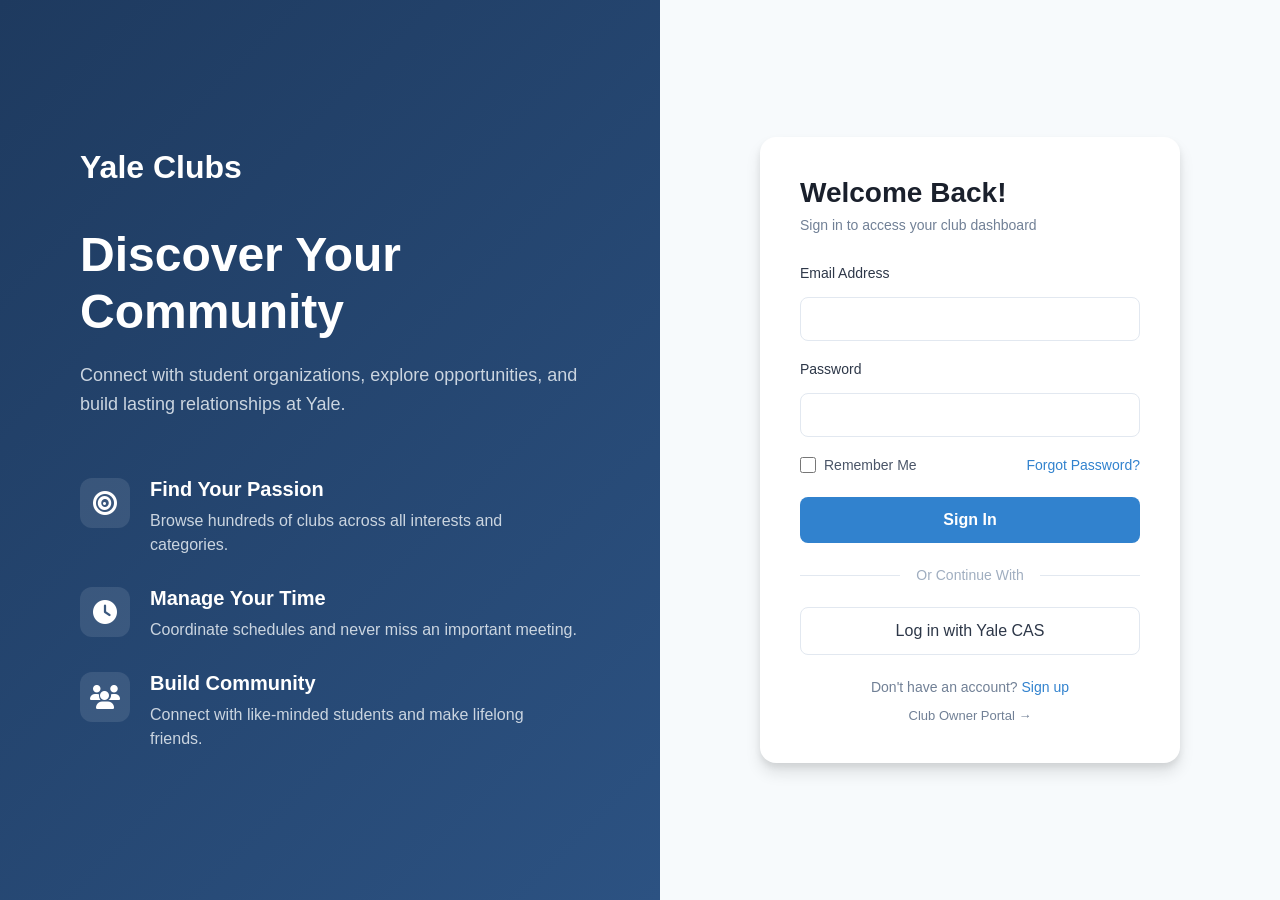
==== index.html @ 203484f3 "Initial commit: Yale Clubs web application" ====
<!DOCTYPE html>
<html lang="en">
<head>
    <meta charset="UTF-8">
    <meta name="viewport" content="width=device-width, initial-scale=1.0">
    <title>Yale Clubs - Sign In</title>
    <link rel="stylesheet" href="css/styles.css">
    <link rel="stylesheet" href="https://cdnjs.cloudflare.com/ajax/libs/font-awesome/6.4.0/css/all.min.css">
</head>
<body>
    <div class="container">
        <!-- Left Column - Promotional Content -->
        <div class="left-column">
            <div class="content-wrapper">
                <h1 class="logo">Yale Clubs</h1>
                <h2 class="headline">Discover Your Community</h2>
                <p class="description">
                    Connect with student organizations, explore opportunities, and build lasting relationships at Yale.
                </p>
                
                <div class="features">
                    <div class="feature">
                        <div class="feature-icon">
                            <i class="fas fa-bullseye"></i>
                        </div>
                        <div class="feature-content">
                            <h3>Find Your Passion</h3>
                            <p>Browse hundreds of clubs across all interests and categories.</p>
                        </div>
                    </div>
                    
                    <div class="feature">
                        <div class="feature-icon">
                            <i class="fas fa-clock"></i>
                        </div>
                        <div class="feature-content">
                            <h3>Manage Your Time</h3>
                            <p>Coordinate schedules and never miss an important meeting.</p>
                        </div>
                    </div>
                    
                    <div class="feature">
                        <div class="feature-icon">
                            <i class="fas fa-users"></i>
                        </div>
                        <div class="feature-content">
                            <h3>Build Community</h3>
                            <p>Connect with like-minded students and make lifelong friends.</p>
                        </div>
                    </div>
                </div>
            </div>
        </div>
        
        <!-- Right Column - Login Form -->
        <div class="right-column">
            <div class="login-card">
                <h2 class="card-title">Welcome Back!</h2>
                <p class="card-subtitle">Sign in to access your club dashboard</p>
                
                <form class="login-form">
                    <div class="form-group">
                        <label for="email">Email Address</label>
                        <input type="email" id="email" name="email" required>
                    </div>
                    
                    <div class="form-group">
                        <label for="password">Password</label>
                        <input type="password" id="password" name="password" required>
                    </div>
                    
                    <div class="form-options">
                        <label class="checkbox-label">
                            <input type="checkbox" name="remember">
                            <span>Remember Me</span>
                        </label>
                        <a href="#" class="forgot-password">Forgot Password?</a>
                    </div>
                    
                    <button type="submit" class="btn-primary">Sign In</button>
                </form>
                
                <div class="divider">
                    <span>Or Continue With</span>
                </div>
                
                <button type="button" class="btn-cas">
                    Log in with Yale CAS
                </button>
                <script>
                    document.querySelector('.login-form').addEventListener('submit', function(e) {
                        e.preventDefault();
                        window.location.href = '/pages/student/dashboard.html';
                    });
                    
                    document.querySelector('.btn-cas').addEventListener('click', function(e) {
                        e.preventDefault();
                        window.location.href = '/pages/student/dashboard.html';
                    });
                </script>
                <p class="signup-link">
                    Don't have an account? <a href="#">Sign up</a>
                </p>
                <p class="signup-link" style="margin-top: 12px;">
                    <a href="/pages/club/club-portal.html" style="color: #718096; font-size: 13px;">Club Owner Portal →</a>
                </p>
            </div>
        </div>
    </div>
</body>
</html>
---- css/styles.css ----
* {
    margin: 0;
    padding: 0;
    box-sizing: border-box;
}

body {
    font-family: -apple-system, BlinkMacSystemFont, 'Segoe UI', Roboto, 'Helvetica Neue', Arial, sans-serif;
    height: 100vh;
    overflow: hidden;
}

.container {
    display: flex;
    height: 100vh;
}

/* Left Column Styles */
.left-column {
    flex: 1;
    background: linear-gradient(135deg, #1e3a5f 0%, #2c5282 100%);
    color: white;
    display: flex;
    align-items: center;
    justify-content: center;
    padding: 60px;
}

.content-wrapper {
    max-width: 500px;
}

.logo {
    font-size: 32px;
    font-weight: 700;
    margin-bottom: 40px;
    color: white;
}

.headline {
    font-size: 48px;
    font-weight: 700;
    margin-bottom: 20px;
    line-height: 1.2;
    color: white;
}

.description {
    font-size: 18px;
    line-height: 1.6;
    color: #cbd5e0;
    margin-bottom: 60px;
}

.features {
    display: flex;
    flex-direction: column;
    gap: 30px;
}

.feature {
    display: flex;
    align-items: flex-start;
    gap: 20px;
}

.feature-icon {
    width: 50px;
    height: 50px;
    display: flex;
    align-items: center;
    justify-content: center;
    background: rgba(255, 255, 255, 0.1);
    border-radius: 12px;
    flex-shrink: 0;
}

.feature-icon i {
    font-size: 24px;
    color: white;
}

.feature-content h3 {
    font-size: 20px;
    font-weight: 600;
    margin-bottom: 8px;
    color: white;
}

.feature-content p {
    font-size: 16px;
    line-height: 1.5;
    color: #cbd5e0;
}

/* Right Column Styles */
.right-column {
    flex: 1;
    background: #f7fafc;
    display: flex;
    align-items: center;
    justify-content: center;
    padding: 40px;
}

.login-card {
    background: white;
    border-radius: 16px;
    box-shadow: 0 4px 6px rgba(0, 0, 0, 0.07), 0 10px 15px rgba(0, 0, 0, 0.1);
    padding: 40px;
    width: 100%;
    max-width: 420px;
}

.card-title {
    font-size: 28px;
    font-weight: 700;
    color: #1a202c;
    margin-bottom: 8px;
}

.card-subtitle {
    font-size: 14px;
    color: #718096;
    margin-bottom: 32px;
}

.login-form {
    margin-bottom: 24px;
}

.form-group {
    margin-bottom: 20px;
}

.form-group label {
    display: block;
    font-size: 14px;
    font-weight: 500;
    color: #2d3748;
    margin-bottom: 8px;
}

.form-group input {
    width: 100%;
    padding: 12px 16px;
    font-size: 16px;
    border: 1px solid #e2e8f0;
    border-radius: 8px;
    transition: border-color 0.2s, box-shadow 0.2s;
    background: white;
}

.form-group input:focus {
    outline: none;
    border-color: #3182ce;
    box-shadow: 0 0 0 3px rgba(49, 130, 206, 0.1);
}

.form-options {
    display: flex;
    justify-content: space-between;
    align-items: center;
    margin-bottom: 24px;
}

.checkbox-label {
    display: flex;
    align-items: center;
    gap: 8px;
    font-size: 14px;
    color: #4a5568;
    cursor: pointer;
}

.checkbox-label input[type="checkbox"] {
    width: 16px;
    height: 16px;
    cursor: pointer;
}

.forgot-password {
    font-size: 14px;
    color: #3182ce;
    text-decoration: none;
    font-weight: 500;
    transition: color 0.2s;
}

.forgot-password:hover {
    color: #2c5282;
}

.btn-primary {
    width: 100%;
    padding: 14px;
    font-size: 16px;
    font-weight: 600;
    color: white;
    background: #3182ce;
    border: none;
    border-radius: 8px;
    cursor: pointer;
    transition: background-color 0.2s;
}

.btn-primary:hover {
    background: #2c5282;
}

.btn-primary:active {
    background: #2a4a7a;
}

.divider {
    display: flex;
    align-items: center;
    text-align: center;
    margin: 24px 0;
    color: #a0aec0;
    font-size: 14px;
}

.divider::before,
.divider::after {
    content: '';
    flex: 1;
    border-bottom: 1px solid #e2e8f0;
}

.divider span {
    padding: 0 16px;
}

.btn-cas {
    width: 100%;
    padding: 14px;
    font-size: 16px;
    font-weight: 500;
    color: #2d3748;
    background: white;
    border: 1px solid #e2e8f0;
    border-radius: 8px;
    cursor: pointer;
    transition: border-color 0.2s, background-color 0.2s;
    margin-bottom: 24px;
}

.btn-cas:hover {
    border-color: #cbd5e0;
    background: #f7fafc;
}

.signup-link {
    text-align: center;
    font-size: 14px;
    color: #718096;
}

.signup-link a {
    color: #3182ce;
    text-decoration: none;
    font-weight: 500;
    transition: color 0.2s;
}

.signup-link a:hover {
    color: #2c5282;
}

/* Responsive Design */
@media (max-width: 968px) {
    .container {
        flex-direction: column;
    }
    
    .left-column {
        padding: 40px;
        min-height: 40vh;
    }
    
    .headline {
        font-size: 36px;
    }
    
    .features {
        gap: 20px;
    }
    
    .right-column {
        padding: 20px;
    }
}

@media (max-width: 640px) {
    .left-column {
        padding: 30px 20px;
    }
    
    .logo {
        font-size: 24px;
        margin-bottom: 20px;
    }
    
    .headline {
        font-size: 28px;
        margin-bottom: 12px;
    }
    
    .description {
        font-size: 16px;
        margin-bottom: 40px;
    }
    
    .feature {
        gap: 15px;
    }
    
    .feature-icon {
        width: 40px;
        height: 40px;
    }
    
    .feature-icon i {
        font-size: 20px;
    }
    
    .feature-content h3 {
        font-size: 18px;
    }
    
    .feature-content p {
        font-size: 14px;
    }
    
    .login-card {
        padding: 30px 24px;
    }
    
    .card-title {
        font-size: 24px;
    }
}

/* Dashboard Styles */
.dashboard-body {
    overflow: auto;
    background: #f7fafc;
}

/* Navigation Bar */
.navbar {
    background: linear-gradient(135deg, #1e3a5f 0%, #2c5282 100%);
    padding: 0 40px;
    height: 70px;
    display: flex;
    align-items: center;
    box-shadow: 0 2px 4px rgba(0, 0, 0, 0.1);
    position: sticky;
    top: 0;
    z-index: 1000;
}

.nav-container {
    width: 100%;
    max-width: 1400px;
    margin: 0 auto;
    display: flex;
    justify-content: space-between;
    align-items: center;
}

.nav-brand {
    display: flex;
    align-items: center;
    gap: 12px;
    text-decoration: none;
    color: inherit;
    transition: opacity 0.2s;
}

.nav-brand:hover {
    opacity: 0.9;
}

.logo-icon {
    width: 40px;
    height: 40px;
    background: white;
    color: #1e3a5f;
    display: flex;
    align-items: center;
    justify-content: center;
    font-weight: 700;
    font-size: 18px;
    border-radius: 4px;
}

.logo-text {
    font-size: 20px;
    font-weight: 600;
    color: white;
}

.nav-links {
    display: flex;
    align-items: center;
    gap: 8px;
}

.nav-link {
    padding: 10px 16px;
    color: #e2e8f0;
    text-decoration: none;
    font-size: 15px;
    font-weight: 500;
    border-radius: 8px;
    transition: all 0.2s;
    white-space: nowrap;
}

.nav-link:hover {
    color: white;
    background: rgba(255, 255, 255, 0.1);
}

.nav-link.active {
    color: #1e3a5f;
    background: #90cdf4;
    font-weight: 600;
}

.dashboard-content {
    padding: 40px;
    max-width: 1400px;
    margin: 0 auto;
}

.content-wrapper-dashboard {
    background: white;
    padding: 40px;
    border-radius: 12px;
    box-shadow: 0 1px 3px rgba(0, 0, 0, 0.1);
}

.content-wrapper-dashboard h1 {
    font-size: 32px;
    color: #1a202c;
    margin-bottom: 12px;
}

.content-wrapper-dashboard p {
    font-size: 16px;
    color: #718096;
}

/* Responsive Navigation */
@media (max-width: 968px) {
    .navbar {
        padding: 0 20px;
        height: 60px;
    }
    
    .nav-links {
        gap: 4px;
    }
    
    .nav-link {
        padding: 8px 12px;
        font-size: 14px;
    }
    
    .logo-icon {
        width: 36px;
        height: 36px;
        font-size: 16px;
    }
    
    .logo-text {
        font-size: 18px;
    }
}

@media (max-width: 768px) {
    .navbar {
        padding: 0 16px;
    }
    
    .nav-links {
        gap: 2px;
        overflow-x: auto;
        -webkit-overflow-scrolling: touch;
    }
    
    .nav-link {
        padding: 8px 10px;
        font-size: 13px;
    }
    
    .logo-text {
        display: none;
    }
    
    .dashboard-content {
        padding: 20px;
    }
    
    .content-wrapper-dashboard {
        padding: 24px;
    }
}

/* Applications Page Styles */
.applications-page {
    width: 100%;
}

.page-header {
    margin-bottom: 32px;
}

.page-title {
    font-size: 36px;
    font-weight: 700;
    color: #1a202c;
    margin-bottom: 8px;
}

.page-subtitle {
    font-size: 16px;
    color: #718096;
}

/* Summary Cards */
.summary-cards {
    display: grid;
    grid-template-columns: repeat(auto-fit, minmax(200px, 1fr));
    gap: 24px;
    margin-bottom: 40px;
}

.summary-card {
    background: white;
    border-radius: 12px;
    padding: 24px;
    box-shadow: 0 1px 3px rgba(0, 0, 0, 0.1);
    display: flex;
    align-items: center;
    gap: 16px;
    transition: transform 0.2s, box-shadow 0.2s;
}

.summary-card:hover {
    transform: translateY(-2px);
    box-shadow: 0 4px 6px rgba(0, 0, 0, 0.1);
}

.summary-icon {
    width: 48px;
    height: 48px;
    background: #edf2f7;
    border-radius: 10px;
    display: flex;
    align-items: center;
    justify-content: center;
    color: #4a5568;
    font-size: 20px;
}

.summary-icon.accepted {
    background: #c6f6d5;
    color: #22543d;
}

.summary-content {
    flex: 1;
}

.summary-label {
    font-size: 14px;
    color: #718096;
    margin-bottom: 4px;
}

.summary-value {
    font-size: 28px;
    font-weight: 700;
    color: #1a202c;
}

/* Application Listings */
.applications-list {
    display: flex;
    flex-direction: column;
    gap: 24px;
}

.application-card {
    background: white;
    border-radius: 12px;
    padding: 24px;
    box-shadow: 0 1px 3px rgba(0, 0, 0, 0.1);
    transition: box-shadow 0.2s;
}

.application-card:hover {
    box-shadow: 0 4px 6px rgba(0, 0, 0, 0.1);
}

.application-header {
    display: flex;
    justify-content: space-between;
    align-items: flex-start;
    margin-bottom: 16px;
    flex-wrap: wrap;
    gap: 16px;
}

.application-title-section {
    display: flex;
    align-items: center;
    gap: 12px;
    flex: 1;
}

.application-status-icon {
    font-size: 20px;
    width: 32px;
    height: 32px;
    display: flex;
    align-items: center;
    justify-content: center;
    border-radius: 6px;
}

.application-status-icon.under-review {
    color: #d69e2e;
    background: #fefcbf;
}

.application-status-icon.accepted {
    color: #22543d;
    background: #c6f6d5;
}

.application-title {
    font-size: 20px;
    font-weight: 600;
    color: #1a202c;
    margin: 0;
}

.application-actions {
    display: flex;
    gap: 12px;
    align-items: center;
}

.btn-secondary {
    padding: 10px 20px;
    font-size: 14px;
    font-weight: 500;
    color: #4a5568;
    background: white;
    border: 1px solid #e2e8f0;
    border-radius: 8px;
    cursor: pointer;
    transition: all 0.2s;
}

.btn-secondary:hover {
    border-color: #cbd5e0;
    background: #f7fafc;
}

.btn-primary-small {
    padding: 10px 20px;
    font-size: 14px;
    font-weight: 600;
    color: white;
    background: #3182ce;
    border: none;
    border-radius: 8px;
    cursor: pointer;
    transition: background-color 0.2s;
}

.btn-primary-small:hover {
    background: #2c5282;
}

.application-info {
    display: flex;
    flex-direction: column;
    gap: 12px;
}

.application-date {
    font-size: 14px;
    color: #718096;
    margin: 0;
}

.application-status {
    display: flex;
    align-items: center;
}

.status-badge {
    display: inline-block;
    padding: 6px 12px;
    font-size: 13px;
    font-weight: 600;
    border-radius: 6px;
    text-transform: uppercase;
    letter-spacing: 0.5px;
}

.status-under-review {
    background: #fefcbf;
    color: #d69e2e;
}

.status-accepted {
    background: #c6f6d5;
    color: #22543d;
}

.application-message {
    font-size: 14px;
    color: #4a5568;
    margin: 0;
    line-height: 1.5;
}

/* Responsive Applications Page */
@media (max-width: 768px) {
    .page-title {
        font-size: 28px;
    }
    
    .summary-cards {
        grid-template-columns: 1fr;
        gap: 16px;
    }
    
    .application-header {
        flex-direction: column;
    }
    
    .application-actions {
        width: 100%;
        flex-direction: column;
    }
    
    .btn-secondary,
    .btn-primary-small {
        width: 100%;
    }
}

/* Profile Page Styles */
.profile-page {
    width: 100%;
    max-width: 900px;
}

/* Profile Card Section */
.profile-card {
    background: white;
    border-radius: 12px;
    padding: 32px;
    box-shadow: 0 1px 3px rgba(0, 0, 0, 0.1);
    margin-bottom: 32px;
    display: flex;
    gap: 32px;
    flex-wrap: wrap;
}

.profile-picture-section {
    display: flex;
    flex-direction: column;
    align-items: center;
    gap: 16px;
}

.profile-picture {
    width: 120px;
    height: 120px;
    border-radius: 50%;
    background: linear-gradient(135deg, #1e3a5f 0%, #2c5282 100%);
    display: flex;
    align-items: center;
    justify-content: center;
    color: white;
    font-size: 48px;
}

.btn-change-photo {
    padding: 8px 16px;
    font-size: 14px;
    font-weight: 500;
    color: #4a5568;
    background: white;
    border: 1px solid #e2e8f0;
    border-radius: 8px;
    cursor: pointer;
    transition: all 0.2s;
}

.btn-change-photo:hover {
    border-color: #cbd5e0;
    background: #f7fafc;
}

.profile-info-section {
    flex: 1;
    min-width: 300px;
}

.profile-header-actions {
    display: flex;
    justify-content: space-between;
    align-items: flex-start;
    margin-bottom: 8px;
    flex-wrap: wrap;
    gap: 16px;
}

.profile-name {
    font-size: 28px;
    font-weight: 700;
    color: #1a202c;
    margin: 0;
}

.btn-edit-profile {
    padding: 8px 16px;
    font-size: 14px;
    font-weight: 500;
    color: #4a5568;
    background: white;
    border: 1px solid #e2e8f0;
    border-radius: 8px;
    cursor: pointer;
    transition: all 0.2s;
    display: flex;
    align-items: center;
    gap: 8px;
}

.btn-edit-profile:hover {
    border-color: #cbd5e0;
    background: #f7fafc;
}

.profile-title {
    font-size: 16px;
    color: #4a5568;
    margin: 0 0 24px 0;
}

.profile-details {
    display: flex;
    flex-direction: column;
    gap: 16px;
}

.profile-detail-item {
    display: flex;
    align-items: center;
    gap: 12px;
    font-size: 15px;
    color: #2d3748;
}

.profile-detail-item i {
    width: 20px;
    color: #718096;
}

/* Profile Sections */
.profile-section {
    background: white;
    border-radius: 12px;
    padding: 32px;
    box-shadow: 0 1px 3px rgba(0, 0, 0, 0.1);
    margin-bottom: 24px;
}

.section-title {
    font-size: 24px;
    font-weight: 700;
    color: #1e3a5f;
    margin: 0 0 16px 0;
}

.section-content {
    font-size: 15px;
    color: #4a5568;
    line-height: 1.6;
    margin: 0 0 12px 0;
}

.section-link {
    font-size: 14px;
    color: #3182ce;
    text-decoration: none;
    font-weight: 500;
    transition: color 0.2s;
}

.section-link:hover {
    color: #2c5282;
}

.section-header {
    display: flex;
    justify-content: space-between;
    align-items: center;
    margin-bottom: 20px;
}

.section-header .section-title {
    margin: 0;
}

/* Skills Tags */
.skills-tags {
    display: flex;
    flex-wrap: wrap;
    gap: 12px;
    margin-bottom: 16px;
}

.skill-tag {
    padding: 8px 16px;
    font-size: 14px;
    font-weight: 500;
    color: #1e3a5f;
    background: #edf2f7;
    border-radius: 20px;
    display: inline-block;
}

/* Clubs List */
.clubs-list {
    display: flex;
    flex-direction: column;
    gap: 16px;
}

.club-item {
    display: flex;
    align-items: center;
    gap: 16px;
    padding: 16px;
    background: #f7fafc;
    border-radius: 8px;
    transition: background-color 0.2s;
}

.club-item:hover {
    background: #edf2f7;
}

.club-icon {
    width: 48px;
    height: 48px;
    border-radius: 50%;
    background: #edf2f7;
    color: #1e3a5f;
    display: flex;
    align-items: center;
    justify-content: center;
    font-weight: 700;
    font-size: 20px;
    flex-shrink: 0;
}

.club-info {
    flex: 1;
}

.club-name {
    font-size: 16px;
    font-weight: 600;
    color: #1a202c;
    margin: 0 0 4px 0;
}

.club-role {
    font-size: 14px;
    color: #718096;
    margin: 0;
}

.club-view-link {
    font-size: 14px;
    color: #3182ce;
    text-decoration: none;
    font-weight: 500;
    transition: color 0.2s;
}

.club-view-link:hover {
    color: #2c5282;
}

/* Preferences */
.preference-item {
    display: flex;
    justify-content: space-between;
    align-items: center;
    padding: 20px 0;
    border-bottom: 1px solid #e2e8f0;
}

.preference-item:last-child {
    border-bottom: none;
}

.preference-info {
    flex: 1;
}

.preference-name {
    font-size: 16px;
    font-weight: 600;
    color: #1a202c;
    margin: 0 0 4px 0;
}

.preference-description {
    font-size: 14px;
    color: #718096;
    margin: 0;
}

/* Toggle Switch */
.toggle-switch {
    position: relative;
    display: inline-block;
    width: 50px;
    height: 28px;
    margin-left: 16px;
}

.toggle-switch input {
    opacity: 0;
    width: 0;
    height: 0;
}

.toggle-slider {
    position: absolute;
    cursor: pointer;
    top: 0;
    left: 0;
    right: 0;
    bottom: 0;
    background-color: #cbd5e0;
    transition: 0.3s;
    border-radius: 28px;
}

.toggle-slider:before {
    position: absolute;
    content: "";
    height: 20px;
    width: 20px;
    left: 4px;
    bottom: 4px;
    background-color: white;
    transition: 0.3s;
    border-radius: 50%;
}

.toggle-switch input:checked + .toggle-slider {
    background-color: #3182ce;
}

.toggle-switch input:checked + .toggle-slider:before {
    transform: translateX(22px);
}

/* Account Links */
.account-links {
    display: flex;
    flex-direction: column;
    gap: 12px;
}

.account-link {
    font-size: 15px;
    color: #2d3748;
    text-decoration: none;
    padding: 12px 0;
    transition: color 0.2s;
}

.account-link:hover {
    color: #3182ce;
}

.account-link-danger {
    color: #e53e3e;
}

.account-link-danger:hover {
    color: #c53030;
}

/* Responsive Profile Page */
@media (max-width: 768px) {
    .profile-card {
        flex-direction: column;
        padding: 24px;
    }
    
    .profile-header-actions {
        flex-direction: column;
        align-items: flex-start;
    }
    
    .btn-edit-profile {
        width: 100%;
        justify-content: center;
    }
    
    .profile-section {
        padding: 24px;
    }
    
    .section-header {
        flex-direction: column;
        align-items: flex-start;
        gap: 12px;
    }
    
    .preference-item {
        flex-direction: column;
        align-items: flex-start;
        gap: 12px;
    }
    
    .toggle-switch {
        margin-left: 0;
    }
}

/* Dashboard Page Styles */
.dashboard-page {
    width: 100%;
}

.dashboard-header {
    margin-bottom: 32px;
}

.dashboard-title {
    font-size: 36px;
    font-weight: 700;
    color: #1a202c;
    margin: 0 0 8px 0;
}

.dashboard-subtitle {
    font-size: 16px;
    color: #718096;
    margin: 0;
}

/* Dashboard Summary Cards */
.dashboard-summary-cards {
    display: grid;
    grid-template-columns: repeat(auto-fit, minmax(200px, 1fr));
    gap: 24px;
    margin-bottom: 40px;
}

.summary-card-dashboard {
    background: white;
    border-radius: 12px;
    padding: 24px;
    box-shadow: 0 1px 3px rgba(0, 0, 0, 0.1);
    display: flex;
    align-items: center;
    gap: 16px;
    transition: transform 0.2s, box-shadow 0.2s;
}

.summary-card-dashboard:hover {
    transform: translateY(-2px);
    box-shadow: 0 4px 6px rgba(0, 0, 0, 0.1);
}

.summary-icon-dashboard {
    width: 56px;
    height: 56px;
    background: #edf2f7;
    border-radius: 12px;
    display: flex;
    align-items: center;
    justify-content: center;
    color: #3182ce;
    font-size: 24px;
    flex-shrink: 0;
}

.summary-content-dashboard {
    flex: 1;
}

.summary-label-dashboard {
    font-size: 14px;
    color: #718096;
    margin-bottom: 4px;
}

.summary-value-dashboard {
    font-size: 32px;
    font-weight: 700;
    color: #1a202c;
}

/* Dashboard Grid Layout */
.dashboard-grid {
    display: grid;
    grid-template-columns: 2fr 1fr;
    gap: 24px;
}

.dashboard-main-column {
    display: flex;
    flex-direction: column;
}

.dashboard-sidebar {
    display: flex;
    flex-direction: column;
    gap: 24px;
}

/* Dashboard Sections */
.dashboard-section {
    background: white;
    border-radius: 12px;
    padding: 32px;
    box-shadow: 0 1px 3px rgba(0, 0, 0, 0.1);
    margin-bottom: 24px;
}

.section-header-dashboard {
    display: flex;
    justify-content: space-between;
    align-items: center;
    margin-bottom: 24px;
}

.section-title-dashboard {
    font-size: 24px;
    font-weight: 700;
    color: #1a202c;
    margin: 0;
}

.section-link-dashboard {
    font-size: 14px;
    color: #3182ce;
    text-decoration: none;
    font-weight: 500;
    transition: color 0.2s;
}

.section-link-dashboard:hover {
    color: #2c5282;
}

/* Clubs List Dashboard */
.clubs-list-dashboard {
    display: flex;
    flex-direction: column;
    gap: 20px;
}

.club-card-dashboard {
    display: flex;
    gap: 20px;
    padding: 20px;
    background: #f7fafc;
    border-radius: 12px;
    transition: background-color 0.2s;
}

.club-card-dashboard:hover {
    background: #edf2f7;
}

.club-image-placeholder {
    width: 120px;
    height: 120px;
    background: #e2e8f0;
    border-radius: 8px;
    display: flex;
    align-items: center;
    justify-content: center;
    color: #718096;
    font-size: 48px;
    flex-shrink: 0;
}

.club-details-dashboard {
    flex: 1;
}

.club-header-dashboard {
    display: flex;
    align-items: center;
    gap: 12px;
    margin-bottom: 8px;
}

.club-name-dashboard {
    font-size: 20px;
    font-weight: 600;
    color: #1a202c;
    margin: 0;
}

.leader-badge {
    padding: 4px 12px;
    font-size: 12px;
    font-weight: 600;
    color: white;
    background: #3182ce;
    border-radius: 12px;
    text-transform: uppercase;
    letter-spacing: 0.5px;
}

.club-meta {
    font-size: 14px;
    color: #718096;
    margin: 0 0 12px 0;
}

.club-next-event {
    display: flex;
    align-items: center;
    gap: 8px;
    font-size: 14px;
    color: #4a5568;
    margin-bottom: 16px;
}

.club-next-event i {
    color: #3182ce;
}

.club-actions-dashboard {
    display: flex;
    gap: 12px;
    flex-wrap: wrap;
}

.btn-view-details {
    padding: 10px 20px;
    font-size: 14px;
    font-weight: 500;
    color: #4a5568;
    background: white;
    border: 1px solid #e2e8f0;
    border-radius: 8px;
    cursor: pointer;
    transition: all 0.2s;
}

.btn-view-details:hover {
    border-color: #cbd5e0;
    background: #f7fafc;
}

.btn-manage-club {
    padding: 10px 20px;
    font-size: 14px;
    font-weight: 600;
    color: white;
    background: #3182ce;
    border: none;
    border-radius: 8px;
    cursor: pointer;
    transition: background-color 0.2s;
}

.btn-manage-club:hover {
    background: #2c5282;
}

/* Sidebar Sections */
.sidebar-section {
    background: white;
    border-radius: 12px;
    padding: 24px;
    box-shadow: 0 1px 3px rgba(0, 0, 0, 0.1);
}

.sidebar-title {
    font-size: 18px;
    font-weight: 700;
    color: #1a202c;
    margin: 0 0 20px 0;
}

/* Event Item */
.event-item {
    display: flex;
    gap: 12px;
    padding: 12px;
    background: #f7fafc;
    border-radius: 8px;
}

.event-icon {
    width: 40px;
    height: 40px;
    background: #edf2f7;
    border-radius: 8px;
    display: flex;
    align-items: center;
    justify-content: center;
    color: #3182ce;
    flex-shrink: 0;
}

.event-details {
    flex: 1;
}

.event-name {
    font-size: 15px;
    font-weight: 600;
    color: #1a202c;
    margin-bottom: 4px;
}

.event-club {
    font-size: 13px;
    color: #718096;
    margin-bottom: 4px;
}

.event-time {
    font-size: 13px;
    color: #4a5568;
}

/* Quick Actions */
.quick-actions-list {
    display: flex;
    flex-direction: column;
    gap: 8px;
}

.quick-action-item {
    display: flex;
    align-items: center;
    gap: 12px;
    padding: 12px;
    background: #f7fafc;
    border-radius: 8px;
    text-decoration: none;
    color: #2d3748;
    font-size: 14px;
    transition: background-color 0.2s;
}

.quick-action-item:hover {
    background: #edf2f7;
}

.quick-action-item i {
    color: #3182ce;
    width: 20px;
}

/* Application Deadlines */
.deadline-list {
    display: flex;
    flex-direction: column;
    gap: 12px;
}

.deadline-item {
    display: flex;
    justify-content: space-between;
    align-items: center;
    padding: 12px;
    background: #f7fafc;
    border-radius: 8px;
}

.deadline-info {
    flex: 1;
}

.deadline-club {
    font-size: 14px;
    font-weight: 600;
    color: #1a202c;
    margin-bottom: 4px;
}

.deadline-time {
    font-size: 12px;
    color: #718096;
}

.deadline-tag {
    padding: 4px 10px;
    font-size: 11px;
    font-weight: 600;
    border-radius: 12px;
    text-transform: uppercase;
    letter-spacing: 0.5px;
}

.deadline-tag.urgent {
    background: #fed7d7;
    color: #c53030;
}

.deadline-tag.soon {
    background: #feebc8;
    color: #c05621;
}

/* Responsive Dashboard */
@media (max-width: 1024px) {
    .dashboard-grid {
        grid-template-columns: 1fr;
    }
    
    .dashboard-sidebar {
        order: -1;
    }
}

@media (max-width: 768px) {
    .dashboard-title {
        font-size: 28px;
    }
    
    .dashboard-summary-cards {
        grid-template-columns: 1fr;
        gap: 16px;
    }
    
    .dashboard-section {
        padding: 24px;
    }
    
    .club-card-dashboard {
        flex-direction: column;
    }
    
    .club-image-placeholder {
        width: 100%;
        height: 200px;
    }
    
    .club-actions-dashboard {
        flex-direction: column;
    }
    
    .btn-view-details,
    .btn-manage-club {
        width: 100%;
    }
}

/* Calendar Page Styles */
.calendar-page {
    width: 100%;
    max-width: 1200px;
}

.calendar-header {
    margin-bottom: 32px;
}

.calendar-title {
    font-size: 36px;
    font-weight: 700;
    color: #1a202c;
    margin: 0 0 8px 0;
}

.calendar-subtitle {
    font-size: 16px;
    color: #718096;
    margin: 0;
}

/* Info Box */
.info-box {
    background: #edf2f7;
    border-radius: 12px;
    padding: 20px;
    margin-bottom: 32px;
    display: flex;
    gap: 16px;
    align-items: flex-start;
}

.info-icon {
    width: 32px;
    height: 32px;
    background: #3182ce;
    border-radius: 50%;
    display: flex;
    align-items: center;
    justify-content: center;
    color: white;
    font-size: 18px;
    flex-shrink: 0;
}

.info-content {
    flex: 1;
}

.info-title {
    font-size: 18px;
    font-weight: 700;
    color: #1a202c;
    margin: 0 0 8px 0;
}

.info-description {
    font-size: 14px;
    color: #4a5568;
    line-height: 1.6;
    margin: 0;
}

/* Availability Section */
.availability-section {
    background: white;
    border-radius: 12px;
    padding: 32px;
    box-shadow: 0 1px 3px rgba(0, 0, 0, 0.1);
    margin-bottom: 32px;
}

.availability-header {
    display: flex;
    justify-content: space-between;
    align-items: flex-start;
    margin-bottom: 24px;
    flex-wrap: wrap;
    gap: 16px;
}

.availability-title {
    font-size: 24px;
    font-weight: 700;
    color: #1a202c;
    margin: 0 0 8px 0;
}

.availability-subtitle {
    font-size: 14px;
    color: #718096;
    margin: 0;
}

/* Week Navigation */
.week-navigation {
    display: flex;
    align-items: center;
    gap: 12px;
}

.week-nav-btn {
    width: 36px;
    height: 36px;
    border: 1px solid #e2e8f0;
    background: white;
    border-radius: 8px;
    cursor: pointer;
    display: flex;
    align-items: center;
    justify-content: center;
    color: #4a5568;
    transition: all 0.2s;
}

.week-nav-btn:hover {
    border-color: #cbd5e0;
    background: #f7fafc;
    color: #2d3748;
}

.week-display {
    font-size: 15px;
    color: #2d3748;
    font-weight: 500;
    min-width: 120px;
    text-align: center;
}

/* Calendar Grid */
.calendar-grid-container {
    overflow-x: auto;
    margin-bottom: 24px;
}

.calendar-grid {
    display: grid;
    grid-template-columns: 80px 1fr;
    min-width: 800px;
    border: 1px solid #e2e8f0;
    border-radius: 8px;
    overflow: hidden;
}

.time-column {
    display: grid;
    grid-template-rows: repeat(14, 60px);
    background: #f7fafc;
    border-right: 1px solid #e2e8f0;
}

.time-slot {
    display: flex;
    align-items: center;
    padding: 0 12px;
    font-size: 13px;
    color: #4a5568;
    border-bottom: 1px solid #e2e8f0;
}

.days-grid {
    display: grid;
    grid-template-columns: repeat(7, 1fr);
    grid-template-rows: 40px repeat(14, 60px);
}

.day-header {
    display: flex;
    align-items: center;
    justify-content: center;
    font-size: 14px;
    font-weight: 600;
    color: #2d3748;
    background: #f7fafc;
    border-bottom: 1px solid #e2e8f0;
    border-right: 1px solid #e2e8f0;
}

.day-header:last-child {
    border-right: none;
}

.time-cell {
    border-right: 1px solid #e2e8f0;
    border-bottom: 1px solid #e2e8f0;
    background: white;
    cursor: pointer;
    transition: background-color 0.2s;
    position: relative;
}

.time-cell:hover {
    background: #f7fafc;
}

.time-cell.available {
    background: #3182ce;
}

.time-cell.available:hover {
    background: #2c5282;
}

.time-cell.unavailable {
    background: #e2e8f0;
}

.time-cell.unavailable:hover {
    background: #cbd5e0;
}

.days-grid > .time-cell:nth-child(7n) {
    border-right: none;
}

/* Calendar Legend */
.calendar-legend {
    display: flex;
    gap: 24px;
    justify-content: center;
    padding-top: 16px;
    border-top: 1px solid #e2e8f0;
}

.legend-item {
    display: flex;
    align-items: center;
    gap: 8px;
    font-size: 14px;
    color: #4a5568;
}

.legend-box {
    width: 20px;
    height: 20px;
    border-radius: 4px;
    border: 1px solid #e2e8f0;
}

.legend-box.available {
    background: #3182ce;
    border-color: #3182ce;
}

.legend-box.unavailable {
    background: white;
}

/* Calendar Bottom Sections */
.calendar-bottom-sections {
    display: grid;
    grid-template-columns: 1fr 1fr;
    gap: 24px;
}

.tips-section,
.privacy-section {
    background: white;
    border-radius: 12px;
    padding: 24px;
    box-shadow: 0 1px 3px rgba(0, 0, 0, 0.1);
    display: flex;
    gap: 16px;
    align-items: flex-start;
}

.section-icon {
    width: 40px;
    height: 40px;
    background: #edf2f7;
    border-radius: 8px;
    display: flex;
    align-items: center;
    justify-content: center;
    color: #3182ce;
    font-size: 20px;
    flex-shrink: 0;
}

.section-content {
    flex: 1;
}

.section-title {
    font-size: 18px;
    font-weight: 700;
    color: #1a202c;
    margin: 0 0 16px 0;
}

/* Tips List */
.tips-list {
    list-style: none;
    padding: 0;
    margin: 0;
    display: flex;
    flex-direction: column;
    gap: 12px;
}

.tips-list li {
    font-size: 14px;
    color: #4a5568;
    line-height: 1.6;
    padding-left: 20px;
    position: relative;
}

.tips-list li::before {
    content: '•';
    position: absolute;
    left: 0;
    color: #3182ce;
    font-weight: bold;
    font-size: 18px;
}

/* Privacy Options */
.privacy-options {
    display: flex;
    flex-direction: column;
    gap: 16px;
}

.privacy-option {
    display: flex;
    gap: 12px;
    align-items: flex-start;
    cursor: pointer;
}

.privacy-option input[type="checkbox"] {
    display: none;
}

.checkmark {
    width: 20px;
    height: 20px;
    border: 2px solid #cbd5e0;
    border-radius: 4px;
    background: white;
    flex-shrink: 0;
    margin-top: 2px;
    position: relative;
    transition: all 0.2s;
}

.privacy-option input[type="checkbox"]:checked + .checkmark {
    background: #3182ce;
    border-color: #3182ce;
}

.privacy-option input[type="checkbox"]:checked + .checkmark::after {
    content: '';
    position: absolute;
    left: 6px;
    top: 2px;
    width: 5px;
    height: 10px;
    border: solid white;
    border-width: 0 2px 2px 0;
    transform: rotate(45deg);
}

.privacy-option-content {
    flex: 1;
}

.privacy-option-title {
    font-size: 15px;
    font-weight: 600;
    color: #1a202c;
    margin-bottom: 4px;
}

.privacy-option-description {
    font-size: 13px;
    color: #718096;
    line-height: 1.5;
}

/* Responsive Calendar */
@media (max-width: 1024px) {
    .calendar-bottom-sections {
        grid-template-columns: 1fr;
    }
}

@media (max-width: 768px) {
    .calendar-title {
        font-size: 28px;
    }
    
    .availability-header {
        flex-direction: column;
    }
    
    .week-navigation {
        width: 100%;
        justify-content: center;
    }
    
    .calendar-grid {
        min-width: 600px;
    }
    
    .time-column {
        grid-template-rows: repeat(14, 50px);
    }
    
    .days-grid {
        grid-template-rows: 35px repeat(14, 50px);
    }
    
    .time-slot {
        font-size: 12px;
        padding: 0 8px;
    }
    
    .day-header {
        font-size: 12px;
    }
    
    .tips-section,
    .privacy-section {
        flex-direction: column;
    }
}

/* Owner Panel Styles */
.owner-panel {
    width: 100%;
}

.owner-header {
    display: flex;
    justify-content: space-between;
    align-items: center;
    margin-bottom: 32px;
    flex-wrap: wrap;
    gap: 16px;
}

.owner-title {
    font-size: 32px;
    font-weight: 700;
    color: #1a202c;
    margin: 0;
}

.btn-view-public {
    padding: 10px 20px;
    font-size: 14px;
    font-weight: 600;
    color: white;
    background: #3182ce;
    border: none;
    border-radius: 8px;
    cursor: pointer;
    transition: background-color 0.2s;
}

.btn-view-public:hover {
    background: #2c5282;
}

/* Owner Tabs */
.owner-tabs {
    display: flex;
    gap: 8px;
    border-bottom: 2px solid #e2e8f0;
    margin-bottom: 32px;
    overflow-x: auto;
}

.owner-tab {
    padding: 12px 20px;
    font-size: 15px;
    font-weight: 500;
    color: #718096;
    text-decoration: none;
    border-bottom: 3px solid transparent;
    margin-bottom: -2px;
    transition: color 0.2s;
    white-space: nowrap;
}

.owner-tab:hover {
    color: #3182ce;
}

.owner-tab.active {
    color: #3182ce;
    border-bottom-color: #3182ce;
}

/* Metrics Grid */
.metrics-grid {
    display: grid;
    grid-template-columns: repeat(auto-fit, minmax(180px, 1fr));
    gap: 20px;
    margin-bottom: 40px;
}

.metric-card {
    background: white;
    border-radius: 12px;
    padding: 24px;
    box-shadow: 0 1px 3px rgba(0, 0, 0, 0.1);
    text-align: center;
}

.metric-label {
    font-size: 14px;
    color: #718096;
    margin-bottom: 8px;
}

.metric-value {
    font-size: 36px;
    font-weight: 700;
    color: #1a202c;
    margin-bottom: 4px;
}

.metric-note {
    font-size: 13px;
    color: #a0aec0;
}

/* Quick Actions Section */
.quick-actions-section {
    margin-bottom: 40px;
}

.section-heading {
    font-size: 20px;
    font-weight: 700;
    color: #1a202c;
    margin: 0 0 20px 0;
}

.quick-actions-grid {
    display: grid;
    grid-template-columns: repeat(auto-fit, minmax(200px, 1fr));
    gap: 16px;
}

.quick-action-btn {
    display: flex;
    align-items: center;
    gap: 12px;
    padding: 16px 20px;
    background: white;
    border: 1px solid #e2e8f0;
    border-radius: 8px;
    cursor: pointer;
    text-decoration: none;
    color: #2d3748;
    font-size: 14px;
    font-weight: 500;
    transition: all 0.2s;
}

.quick-action-btn:hover {
    border-color: #3182ce;
    background: #f7fafc;
    color: #3182ce;
}

.quick-action-btn i {
    font-size: 18px;
    color: #3182ce;
}

/* Club Banner */
.club-banner {
    background: linear-gradient(135deg, #3182ce 0%, #2c5282 100%);
    border-radius: 12px;
    padding: 48px 32px;
    text-align: center;
    margin-bottom: 32px;
    color: white;
}

.club-name-banner {
    font-size: 48px;
    font-weight: 700;
    margin: 0 0 8px 0;
    color: white;
}

.club-category-banner {
    font-size: 18px;
    margin: 0;
    color: rgba(255, 255, 255, 0.9);
}

/* Club Description Section */
.club-description-section {
    background: white;
    border-radius: 12px;
    padding: 32px;
    box-shadow: 0 1px 3px rgba(0, 0, 0, 0.1);
    margin-bottom: 32px;
}

.club-tags {
    display: flex;
    gap: 12px;
    margin-bottom: 20px;
    flex-wrap: wrap;
}

.club-tag {
    padding: 6px 16px;
    font-size: 13px;
    font-weight: 500;
    color: #4a5568;
    background: #edf2f7;
    border-radius: 20px;
    cursor: pointer;
    transition: all 0.2s;
}

.club-tag:hover {
    background: #e2e8f0;
}

.club-tag.active {
    background: #3182ce;
    color: white;
}

.club-description-title {
    font-size: 18px;
    font-weight: 600;
    color: #1a202c;
    margin: 0 0 8px 0;
}

.club-description-text {
    font-size: 15px;
    color: #4a5568;
    line-height: 1.6;
    margin: 0;
}

/* Recent Activity Section */
.recent-activity-section {
    background: white;
    border-radius: 12px;
    padding: 32px;
    box-shadow: 0 1px 3px rgba(0, 0, 0, 0.1);
}

.activity-list {
    display: flex;
    flex-direction: column;
    gap: 0;
}

.activity-item {
    display: flex;
    align-items: center;
    gap: 16px;
    padding: 20px 0;
    border-bottom: 1px solid #e2e8f0;
}

.activity-item:last-child {
    border-bottom: none;
}

.activity-icon {
    width: 40px;
    height: 40px;
    display: flex;
    align-items: center;
    justify-content: center;
    background: #edf2f7;
    border-radius: 8px;
    color: #3182ce;
    font-size: 18px;
    flex-shrink: 0;
}

.activity-content {
    flex: 1;
}

.activity-title {
    font-size: 15px;
    font-weight: 500;
    color: #1a202c;
    margin-bottom: 4px;
}

.activity-date {
    font-size: 13px;
    color: #718096;
}

.activity-status {
    padding: 6px 12px;
    font-size: 12px;
    font-weight: 600;
    border-radius: 12px;
    text-transform: uppercase;
    letter-spacing: 0.5px;
}

.activity-status.pending {
    background: #fed7d7;
    color: #c53030;
}

.activity-status.accepted {
    background: #c6f6d5;
    color: #22543d;
}

/* Responsive Owner Panel */
@media (max-width: 768px) {
    .owner-title {
        font-size: 24px;
    }
    
    .metrics-grid {
        grid-template-columns: 1fr;
    }
    
    .quick-actions-grid {
        grid-template-columns: 1fr;
    }
    
    .club-name-banner {
        font-size: 36px;
    }
    
    .owner-tabs {
        gap: 4px;
    }
    
    .owner-tab {
        padding: 10px 12px;
        font-size: 14px;
    }
}

/* Owner Subtitle */
.owner-subtitle {
    font-size: 14px;
    color: #718096;
    margin: 4px 0 0 0;
}

/* Notification Form Section */
.notification-form-section {
    background: white;
    border-radius: 12px;
    padding: 32px;
    box-shadow: 0 1px 3px rgba(0, 0, 0, 0.1);
    margin-bottom: 32px;
}

.notification-form {
    display: flex;
    flex-direction: column;
    gap: 24px;
}

.form-group {
    display: flex;
    flex-direction: column;
    gap: 8px;
}

.form-label {
    font-size: 14px;
    font-weight: 600;
    color: #2d3748;
}

.form-input,
.form-select,
.form-textarea {
    padding: 12px 16px;
    font-size: 15px;
    border: 1px solid #e2e8f0;
    border-radius: 8px;
    transition: border-color 0.2s, box-shadow 0.2s;
    font-family: inherit;
}

.form-input:focus,
.form-select:focus,
.form-textarea:focus {
    outline: none;
    border-color: #3182ce;
    box-shadow: 0 0 0 3px rgba(49, 130, 206, 0.1);
}

.form-select {
    background: white;
    cursor: pointer;
    appearance: none;
    background-image: url("data:image/svg+xml,%3Csvg xmlns='http://www.w3.org/2000/svg' width='12' height='12' viewBox='0 0 12 12'%3E%3Cpath fill='%234a5568' d='M6 9L1 4h10z'/%3E%3C/svg%3E");
    background-repeat: no-repeat;
    background-position: right 16px center;
    padding-right: 40px;
}

.form-textarea {
    resize: vertical;
    min-height: 120px;
}

/* Upload Area */
.upload-area {
    border: 2px dashed #cbd5e0;
    border-radius: 8px;
    padding: 48px 24px;
    text-align: center;
    cursor: pointer;
    transition: all 0.2s;
    background: #f7fafc;
    position: relative;
}

.upload-area:hover {
    border-color: #3182ce;
    background: #edf2f7;
}

.upload-area.drag-over {
    border-color: #3182ce;
    background: #e6f2ff;
}

.upload-area.has-file {
    border-color: #3182ce;
    background: #e6f2ff;
}

.upload-icon {
    font-size: 48px;
    color: #718096;
    margin-bottom: 16px;
}

.upload-text {
    font-size: 15px;
    font-weight: 500;
    color: #2d3748;
    margin: 0 0 8px 0;
}

.upload-hint {
    font-size: 13px;
    color: #718096;
    margin: 0;
}

.file-input {
    position: absolute;
    width: 100%;
    height: 100%;
    top: 0;
    left: 0;
    opacity: 0;
    cursor: pointer;
}

/* Form Actions */
.form-actions {
    display: flex;
    gap: 12px;
    align-items: center;
}

.btn-send-notification {
    display: flex;
    align-items: center;
    gap: 8px;
    padding: 14px 24px;
    font-size: 15px;
    font-weight: 600;
    color: white;
    background: #3182ce;
    border: none;
    border-radius: 8px;
    cursor: pointer;
    transition: background-color 0.2s;
}

.btn-send-notification:hover {
    background: #2c5282;
}

.btn-save-draft {
    padding: 14px 24px;
    font-size: 15px;
    font-weight: 500;
    color: #4a5568;
    background: white;
    border: 1px solid #e2e8f0;
    border-radius: 8px;
    cursor: pointer;
    transition: all 0.2s;
}

.btn-save-draft:hover {
    border-color: #cbd5e0;
    background: #f7fafc;
}

/* Sent Notifications Section */
.sent-notifications-section {
    background: white;
    border-radius: 12px;
    padding: 32px;
    box-shadow: 0 1px 3px rgba(0, 0, 0, 0.1);
}

.notifications-list {
    display: flex;
    flex-direction: column;
    gap: 0;
}

.notification-item {
    display: flex;
    justify-content: space-between;
    align-items: center;
    padding: 20px 0;
    border-bottom: 1px solid #e2e8f0;
}

.notification-item:last-child {
    border-bottom: none;
}

.notification-content {
    flex: 1;
}

.notification-title {
    font-size: 15px;
    font-weight: 500;
    color: #1a202c;
    margin-bottom: 4px;
}

.notification-meta {
    font-size: 13px;
    color: #718096;
}

.notification-status {
    padding: 6px 12px;
    font-size: 12px;
    font-weight: 600;
    border-radius: 12px;
    text-transform: uppercase;
    letter-spacing: 0.5px;
}

.notification-status.delivered {
    background: #c6f6d5;
    color: #22543d;
}

/* Responsive Notifications */
@media (max-width: 768px) {
    .notification-form-section,
    .sent-notifications-section {
        padding: 24px;
    }
    
    .form-actions {
        flex-direction: column;
    }
    
    .btn-send-notification,
    .btn-save-draft {
        width: 100%;
    }
    
    .upload-area {
        padding: 32px 16px;
    }
    
    .notification-item {
        flex-direction: column;
        align-items: flex-start;
        gap: 12px;
    }
}

/* Meeting Schedule Section */
.meeting-schedule-section {
    background: white;
    border-radius: 12px;
    padding: 32px;
    box-shadow: 0 1px 3px rgba(0, 0, 0, 0.1);
    margin-bottom: 32px;
}

.section-header-with-button {
    display: flex;
    justify-content: space-between;
    align-items: center;
    margin-bottom: 24px;
    flex-wrap: wrap;
    gap: 16px;
}

.btn-add-meeting {
    display: flex;
    align-items: center;
    gap: 8px;
    padding: 10px 20px;
    font-size: 14px;
    font-weight: 600;
    color: white;
    background: #3182ce;
    border: none;
    border-radius: 8px;
    cursor: pointer;
    transition: background-color 0.2s;
}

.btn-add-meeting:hover {
    background: #2c5282;
}

.meeting-schedule-list {
    display: flex;
    flex-direction: column;
    gap: 0;
}

.meeting-schedule-item {
    display: flex;
    align-items: center;
    gap: 16px;
    padding: 20px 0;
    border-bottom: 1px solid #e2e8f0;
}

.meeting-schedule-item:last-child {
    border-bottom: none;
}

.schedule-icon {
    width: 40px;
    height: 40px;
    display: flex;
    align-items: center;
    justify-content: center;
    background: #edf2f7;
    border-radius: 8px;
    color: #3182ce;
    font-size: 18px;
    flex-shrink: 0;
}

.schedule-content {
    flex: 1;
}

.schedule-day {
    font-size: 16px;
    font-weight: 600;
    color: #1a202c;
    margin-bottom: 4px;
}

.schedule-details {
    display: flex;
    gap: 16px;
    flex-wrap: wrap;
}

.schedule-time,
.schedule-location {
    font-size: 14px;
    color: #718096;
}

.schedule-actions {
    display: flex;
    gap: 16px;
    align-items: center;
}

.schedule-edit {
    font-size: 14px;
    color: #3182ce;
    text-decoration: none;
    font-weight: 500;
    transition: color 0.2s;
}

.schedule-edit:hover {
    color: #2c5282;
}

.schedule-remove {
    font-size: 14px;
    color: #e53e3e;
    text-decoration: none;
    font-weight: 500;
    transition: color 0.2s;
}

.schedule-remove:hover {
    color: #c53030;
}

/* Upcoming Events Section */
.upcoming-events-section {
    background: white;
    border-radius: 12px;
    padding: 32px;
    box-shadow: 0 1px 3px rgba(0, 0, 0, 0.1);
}

.events-list {
    display: flex;
    flex-direction: column;
    gap: 0;
}

.event-item {
    display: flex;
    justify-content: space-between;
    align-items: center;
    padding: 20px 0;
    border-bottom: 1px solid #e2e8f0;
}

.event-item:last-child {
    border-bottom: none;
}

.event-content {
    flex: 1;
}

.event-title {
    font-size: 16px;
    font-weight: 600;
    color: #1a202c;
    margin-bottom: 8px;
}

.event-details {
    display: flex;
    gap: 20px;
    flex-wrap: wrap;
}

.event-detail {
    display: flex;
    align-items: center;
    gap: 6px;
    font-size: 14px;
    color: #718096;
}

.event-detail i {
    color: #3182ce;
    width: 16px;
}

.event-rsvps {
    font-size: 14px;
    font-weight: 500;
    color: #3182ce;
}

/* Responsive Meetings */
@media (max-width: 768px) {
    .meeting-schedule-section,
    .upcoming-events-section {
        padding: 24px;
    }
    
    .section-header-with-button {
        flex-direction: column;
        align-items: flex-start;
    }
    
    .btn-add-meeting {
        width: 100%;
        justify-content: center;
    }
    
    .meeting-schedule-item {
        flex-direction: column;
        align-items: flex-start;
        gap: 12px;
    }
    
    .schedule-actions {
        width: 100%;
        justify-content: flex-end;
    }
    
    .event-item {
        flex-direction: column;
        align-items: flex-start;
        gap: 12px;
    }
    
    .event-details {
        flex-direction: column;
        gap: 8px;
    }
}

/* Settings Section */
.settings-section {
    background: white;
    border-radius: 12px;
    padding: 32px;
    box-shadow: 0 1px 3px rgba(0, 0, 0, 0.1);
    margin-bottom: 32px;
}

.settings-form {
    display: flex;
    flex-direction: column;
    gap: 24px;
}

.btn-edit-details {
    display: flex;
    align-items: center;
    gap: 8px;
    padding: 10px 20px;
    font-size: 14px;
    font-weight: 500;
    color: #4a5568;
    background: white;
    border: 1px solid #e2e8f0;
    border-radius: 8px;
    cursor: pointer;
    transition: all 0.2s;
}

.btn-edit-details:hover {
    border-color: #cbd5e0;
    background: #f7fafc;
}

/* Banner Upload Area */
.banner-upload-area {
    border: 2px dashed #cbd5e0;
    border-radius: 8px;
    padding: 48px 24px;
    text-align: center;
    cursor: pointer;
    transition: all 0.2s;
    background: #f7fafc;
    position: relative;
    min-height: 200px;
    display: flex;
    flex-direction: column;
    align-items: center;
    justify-content: center;
}

.banner-upload-area:hover {
    border-color: #3182ce;
    background: #edf2f7;
}

.banner-upload-area.drag-over {
    border-color: #3182ce;
    background: #e6f2ff;
}

.banner-upload-area.has-file {
    border-color: #3182ce;
    background: #e6f2ff;
}

/* Tags Container */
.tags-container {
    display: flex;
    gap: 12px;
    flex-wrap: wrap;
}

.settings-tag {
    padding: 8px 16px;
    font-size: 14px;
    font-weight: 500;
    color: #1e3a5f;
    background: #edf2f7;
    border-radius: 20px;
    display: inline-block;
}

.settings-tag.active {
    background: #3182ce;
    color: white;
}

/* Toggle Setting */
.toggle-setting {
    display: flex;
    justify-content: space-between;
    align-items: center;
    gap: 24px;
}

.toggle-setting-info {
    flex: 1;
}

.setting-description {
    font-size: 13px;
    color: #718096;
    margin: 4px 0 0 0;
}

/* Leadership Team */
.leadership-list {
    display: flex;
    flex-direction: column;
    gap: 0;
    margin-bottom: 24px;
}

.leadership-item {
    display: flex;
    justify-content: space-between;
    align-items: center;
    padding: 20px 0;
    border-bottom: 1px solid #e2e8f0;
}

.leadership-item:last-child {
    border-bottom: none;
}

.leadership-content {
    flex: 1;
}

.leadership-name {
    font-size: 16px;
    font-weight: 600;
    color: #1e3a5f;
    margin-bottom: 4px;
}

.leadership-details {
    display: flex;
    gap: 16px;
    flex-wrap: wrap;
}

.leadership-title,
.leadership-email {
    font-size: 14px;
    color: #718096;
}

.leadership-actions {
    display: flex;
    gap: 16px;
    align-items: center;
}

.leadership-edit {
    font-size: 14px;
    color: #3182ce;
    text-decoration: none;
    font-weight: 500;
    transition: color 0.2s;
}

.leadership-edit:hover {
    color: #2c5282;
}

.leadership-remove {
    font-size: 14px;
    color: #e53e3e;
    text-decoration: none;
    font-weight: 500;
    transition: color 0.2s;
}

.leadership-remove:hover {
    color: #c53030;
}

.btn-add-leader {
    display: flex;
    align-items: center;
    justify-content: center;
    gap: 8px;
    width: 100%;
    padding: 12px 24px;
    font-size: 14px;
    font-weight: 500;
    color: #4a5568;
    background: white;
    border: 2px dashed #cbd5e0;
    border-radius: 8px;
    cursor: pointer;
    transition: all 0.2s;
}

.btn-add-leader:hover {
    border-color: #3182ce;
    background: #f7fafc;
    color: #3182ce;
}

/* Responsive Settings */
@media (max-width: 768px) {
    .settings-section {
        padding: 24px;
    }
    
    .section-header-with-button {
        flex-direction: column;
        align-items: flex-start;
    }
    
    .btn-edit-details {
        width: 100%;
        justify-content: center;
    }
    
    .toggle-setting {
        flex-direction: column;
        align-items: flex-start;
        gap: 12px;
    }
    
    .leadership-item {
        flex-direction: column;
        align-items: flex-start;
        gap: 12px;
    }
    
    .leadership-actions {
        width: 100%;
        justify-content: flex-end;
    }
    
    .leadership-details {
        flex-direction: column;
        gap: 4px;
    }
}
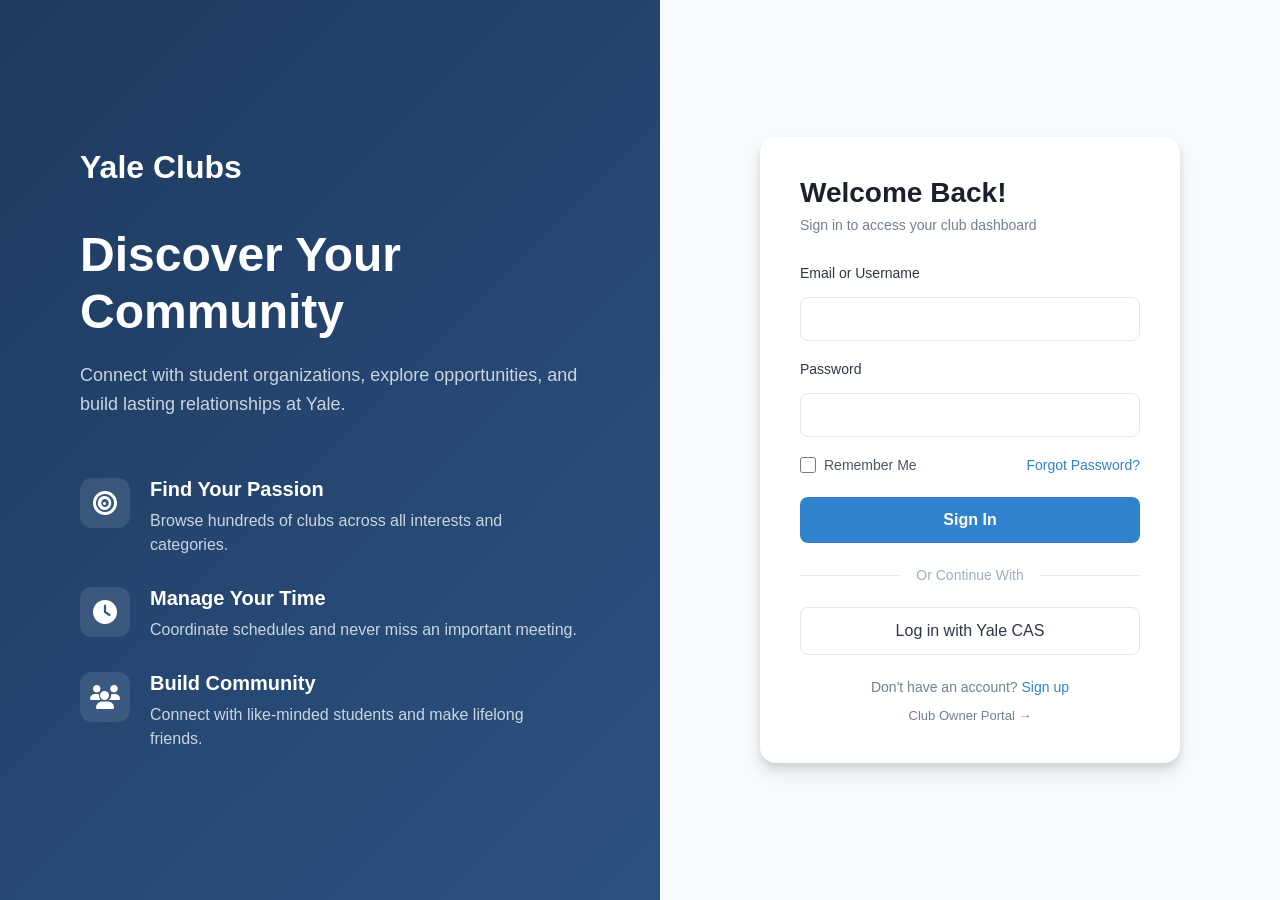
==== commit d838c253: "Add club settings edit functionality with categories and tags management - Added edit mode toggle fo" ====
--- a/index.html
+++ b/index.html
@@ -6,6 +6,29 @@
     <title>Yale Clubs - Sign In</title>
     <link rel="stylesheet" href="css/styles.css">
     <link rel="stylesheet" href="https://cdnjs.cloudflare.com/ajax/libs/font-awesome/6.4.0/css/all.min.css">
+    <style>
+        .modal-overlay {
+            position: fixed;
+            top: 0;
+            left: 0;
+            right: 0;
+            bottom: 0;
+            background: rgba(0, 0, 0, 0.5);
+            display: flex;
+            align-items: center;
+            justify-content: center;
+            z-index: 1000;
+        }
+        .modal-content {
+            background: white;
+            border-radius: 16px;
+            padding: 40px;
+            width: 90%;
+            max-width: 450px;
+            max-height: 90vh;
+            overflow-y: auto;
+        }
+    </style>
 </head>
 <body>
     <div class="container">
@@ -58,10 +81,10 @@
                 <h2 class="card-title">Welcome Back!</h2>
                 <p class="card-subtitle">Sign in to access your club dashboard</p>
                 
-                <form class="login-form">
+                <form class="login-form" id="login-form">
                     <div class="form-group">
-                        <label for="email">Email Address</label>
-                        <input type="email" id="email" name="email" required>
+                        <label for="email">Email or Username</label>
+                        <input type="text" id="email" name="email" required>
                     </div>
                     
                     <div class="form-group">
@@ -84,22 +107,11 @@
                     <span>Or Continue With</span>
                 </div>
                 
-                <button type="button" class="btn-cas">
+                <button type="button" class="btn-cas" id="cas-login-btn">
                     Log in with Yale CAS
                 </button>
-                <script>
-                    document.querySelector('.login-form').addEventListener('submit', function(e) {
-                        e.preventDefault();
-                        window.location.href = '/pages/student/dashboard.html';
-                    });
-                    
-                    document.querySelector('.btn-cas').addEventListener('click', function(e) {
-                        e.preventDefault();
-                        window.location.href = '/pages/student/dashboard.html';
-                    });
-                </script>
                 <p class="signup-link">
-                    Don't have an account? <a href="#">Sign up</a>
+                    Don't have an account? <a href="#" id="signup-link">Sign up</a>
                 </p>
                 <p class="signup-link" style="margin-top: 12px;">
                     <a href="/pages/club/club-portal.html" style="color: #718096; font-size: 13px;">Club Owner Portal →</a>
@@ -107,6 +119,232 @@
             </div>
         </div>
     </div>
+
+    <!-- Signup Modal -->
+    <div id="signup-modal" class="modal-overlay" style="display: none;">
+        <div class="modal-content" style="max-width: 450px; margin: 40px auto;">
+            <div style="display: flex; justify-content: space-between; align-items: center; margin-bottom: 24px;">
+                <h2 style="font-size: 24px; font-weight: 700; color: #1a202c; margin: 0;">Create Account</h2>
+                <button id="signup-modal-close" style="background: none; border: none; font-size: 24px; color: #718096; cursor: pointer; padding: 4px 8px;">&times;</button>
+            </div>
+            <form id="signup-form">
+                <div class="form-group">
+                    <label for="signup-username">Username</label>
+                    <input type="text" id="signup-username" name="username" required>
+                </div>
+                <div class="form-group">
+                    <label for="signup-email">Email Address</label>
+                    <input type="email" id="signup-email" name="email" required>
+                </div>
+                <div class="form-group">
+                    <label for="signup-password">Password</label>
+                    <input type="password" id="signup-password" name="password" required>
+                </div>
+                <button type="submit" class="btn-primary" style="margin-bottom: 16px;">Sign Up</button>
+            </form>
+            <div class="divider">
+                <span>Or Continue With</span>
+            </div>
+            <button type="button" class="btn-cas" id="cas-signup-btn">
+                Sign up with Yale CAS
+            </button>
+        </div>
+    </div>
+
+    <script>
+        // Flash helper function
+        (function() {
+            let flashIdCounter = 0;
+            let flashContainer = null;
+
+            function initFlashContainer() {
+                if (!flashContainer) {
+                    flashContainer = document.createElement('div');
+                    flashContainer.className = 'flash-banner-container';
+                    document.body.appendChild(flashContainer);
+                }
+                return flashContainer;
+            }
+
+            window.showFlash = function(message, type = 'success') {
+                const container = initFlashContainer();
+                const id = flashIdCounter++;
+                const flash = document.createElement('div');
+                flash.className = `flash-banner flash-${type}`;
+                
+                const iconMap = {
+                    success: 'fa-check-circle',
+                    error: 'fa-exclamation-circle',
+                    warning: 'fa-exclamation-triangle',
+                    info: 'fa-info-circle'
+                };
+                
+                flash.innerHTML = `
+                    <i class="fas ${iconMap[type] || iconMap.success} flash-icon"></i>
+                    <span class="flash-text">${message}</span>
+                    <button class="flash-close" onclick="this.parentElement.remove()" aria-label="Dismiss">
+                        <i class="fas fa-times"></i>
+                    </button>
+                `;
+                
+                container.appendChild(flash);
+                
+                // Auto-dismiss after 3.6 seconds
+                setTimeout(() => {
+                    if (flash.parentElement) {
+                        flash.remove();
+                    }
+                }, 3600);
+            };
+        })();
+
+        // Auth helpers
+        function getStoredUsers() {
+            const stored = localStorage.getItem('clubtableUsers');
+            return stored ? JSON.parse(stored) : [];
+        }
+
+        function saveUser(user) {
+            const users = getStoredUsers();
+            users.push(user);
+            localStorage.setItem('clubtableUsers', JSON.stringify(users));
+        }
+
+        function findUser(identifier, password) {
+            const users = getStoredUsers();
+            return users.find(u => 
+                (u.email === identifier || u.username === identifier) && u.password === password
+            );
+        }
+
+        function setCurrentUser(user) {
+            localStorage.setItem('clubtableCurrentUser', JSON.stringify(user));
+        }
+
+        // Login form handler
+        document.getElementById('login-form').addEventListener('submit', function(e) {
+            e.preventDefault();
+            const identifier = document.getElementById('email').value;
+            const password = document.getElementById('password').value;
+
+            if (!identifier || !password) {
+                showFlash('Please enter email/username and password', 'error');
+                return;
+            }
+
+            const user = findUser(identifier, password);
+            if (user) {
+                setCurrentUser(user);
+                showFlash('Login successful!', 'success');
+                setTimeout(() => {
+                    window.location.href = '/pages/student/dashboard.html';
+                }, 500);
+            } else {
+                showFlash('Invalid email/username or password', 'error');
+            }
+        });
+
+        // CAS login handler
+        document.getElementById('cas-login-btn').addEventListener('click', function(e) {
+            e.preventDefault();
+            // Auto-provision demo-cas-user
+            const casUser = {
+                id: 'demo-cas-user',
+                username: 'demo-cas-user',
+                email: 'demo-cas-user@yale.edu',
+                password: 'cas',
+                type: 'cas'
+            };
+            
+            // Check if user exists, if not create it
+            const existing = findUser('demo-cas-user', 'cas');
+            if (!existing) {
+                saveUser(casUser);
+            }
+            
+            setCurrentUser(casUser);
+            showFlash('CAS login successful!', 'success');
+            setTimeout(() => {
+                window.location.href = '/pages/student/dashboard.html';
+            }, 500);
+        });
+
+        // Signup modal handlers
+        document.getElementById('signup-link').addEventListener('click', function(e) {
+            e.preventDefault();
+            document.getElementById('signup-modal').style.display = 'flex';
+        });
+
+        document.getElementById('signup-modal-close').addEventListener('click', function() {
+            document.getElementById('signup-modal').style.display = 'none';
+        });
+
+        // Close modal on background click
+        document.getElementById('signup-modal').addEventListener('click', function(e) {
+            if (e.target === this) {
+                this.style.display = 'none';
+            }
+        });
+
+        // Signup form handler
+        document.getElementById('signup-form').addEventListener('submit', function(e) {
+            e.preventDefault();
+            const username = document.getElementById('signup-username').value;
+            const email = document.getElementById('signup-email').value;
+            const password = document.getElementById('signup-password').value;
+
+            if (!username || !email || !password) {
+                showFlash('Please fill in all fields', 'error');
+                return;
+            }
+
+            const users = getStoredUsers();
+            if (users.find(u => u.email === email || u.username === username)) {
+                showFlash('User with this email or username already exists', 'error');
+                return;
+            }
+
+            const newUser = {
+                id: Date.now().toString(),
+                username,
+                email,
+                password,
+                type: 'regular'
+            };
+
+            saveUser(newUser);
+            setCurrentUser(newUser);
+            showFlash('Account created successfully!', 'success');
+            document.getElementById('signup-modal').style.display = 'none';
+            setTimeout(() => {
+                window.location.href = '/pages/student/dashboard.html';
+            }, 500);
+        });
+
+        // CAS signup handler
+        document.getElementById('cas-signup-btn').addEventListener('click', function(e) {
+            e.preventDefault();
+            const casUser = {
+                id: 'demo-cas-user',
+                username: 'demo-cas-user',
+                email: 'demo-cas-user@yale.edu',
+                password: 'cas',
+                type: 'cas'
+            };
+            
+            const existing = findUser('demo-cas-user', 'cas');
+            if (!existing) {
+                saveUser(casUser);
+            }
+            
+            setCurrentUser(casUser);
+            showFlash('CAS signup successful!', 'success');
+            document.getElementById('signup-modal').style.display = 'none';
+            setTimeout(() => {
+                window.location.href = '/pages/student/dashboard.html';
+            }, 500);
+        });
+    </script>
 </body>
 </html>
 
--- a/css/styles.css
+++ b/css/styles.css
@@ -517,6 +517,8 @@
 
 .page-header {
     margin-bottom: 32px;
+    width: 100%;
+    text-align: left;
 }
 
 .page-title {
@@ -762,7 +764,8 @@
 /* Profile Page Styles */
 .profile-page {
     width: 100%;
-    max-width: 900px;
+    max-width: 1200px;
+    margin: 0 auto;
 }
 
 /* Profile Card Section */
@@ -775,6 +778,8 @@
     display: flex;
     gap: 32px;
     flex-wrap: wrap;
+    width: 100%;
+    box-sizing: border-box;
 }
 
 .profile-picture-section {
@@ -886,6 +891,8 @@
     padding: 32px;
     box-shadow: 0 1px 3px rgba(0, 0, 0, 0.1);
     margin-bottom: 24px;
+    width: 100%;
+    box-sizing: border-box;
 }
 
 .section-title {
@@ -919,6 +926,7 @@
     justify-content: space-between;
     align-items: center;
     margin-bottom: 20px;
+    width: 100%;
 }
 
 .section-header .section-title {
@@ -931,6 +939,7 @@
     flex-wrap: wrap;
     gap: 12px;
     margin-bottom: 16px;
+    width: 100%;
 }
 
 .skill-tag {
@@ -948,6 +957,7 @@
     display: flex;
     flex-direction: column;
     gap: 16px;
+    width: 100%;
 }
 
 .club-item {
@@ -1014,6 +1024,8 @@
     align-items: center;
     padding: 20px 0;
     border-bottom: 1px solid #e2e8f0;
+    width: 100%;
+    box-sizing: border-box;
 }
 
 .preference-item:last-child {
@@ -1089,6 +1101,7 @@
     display: flex;
     flex-direction: column;
     gap: 12px;
+    width: 100%;
 }
 
 .account-link {
@@ -1112,7 +1125,17 @@
 }
 
 /* Responsive Profile Page */
+@media (max-width: 1200px) {
+    .profile-page {
+        max-width: 100%;
+    }
+}
+
 @media (max-width: 768px) {
+    .profile-page {
+        max-width: 100%;
+    }
+    
     .profile-card {
         flex-direction: column;
         padding: 24px;
@@ -1146,6 +1169,10 @@
     
     .toggle-switch {
         margin-left: 0;
+    }
+    
+    .calendar-grid {
+        min-width: 100%;
     }
 }
 
@@ -1431,6 +1458,15 @@
     justify-content: center;
     color: #3182ce;
     flex-shrink: 0;
+    line-height: 1;
+    text-align: center;
+}
+
+.event-icon::before {
+    display: flex;
+    align-items: center;
+    justify-content: center;
+    line-height: 1;
 }
 
 .event-details {
@@ -1583,6 +1619,9 @@
 .calendar-page {
     width: 100%;
     max-width: 1200px;
+    background: #f8f9fa;
+    border-radius: 8px;
+    overflow: hidden;
 }
 
 .calendar-header {
@@ -1651,6 +1690,17 @@
     padding: 32px;
     box-shadow: 0 1px 3px rgba(0, 0, 0, 0.1);
     margin-bottom: 32px;
+    width: 100%;
+    box-sizing: border-box;
+}
+
+/* Availability section inside profile section */
+.profile-section .availability-section {
+    background: transparent;
+    padding: 0;
+    box-shadow: none;
+    margin-bottom: 0;
+    margin-top: 16px;
 }
 
 .availability-header {
@@ -1660,6 +1710,7 @@
     margin-bottom: 24px;
     flex-wrap: wrap;
     gap: 16px;
+    width: 100%;
 }
 
 .availability-title {
@@ -1714,15 +1765,18 @@
 .calendar-grid-container {
     overflow-x: auto;
     margin-bottom: 24px;
+    width: 100%;
 }
 
 .calendar-grid {
     display: grid;
     grid-template-columns: 80px 1fr;
     min-width: 800px;
+    width: 100%;
     border: 1px solid #e2e8f0;
     border-radius: 8px;
     overflow: hidden;
+    box-sizing: border-box;
 }
 
 .time-column {
@@ -1834,6 +1888,7 @@
     display: grid;
     grid-template-columns: 1fr 1fr;
     gap: 24px;
+    margin-top: 24px;
 }
 
 .tips-section,
@@ -2248,6 +2303,7 @@
     align-items: center;
     gap: 16px;
     padding: 20px 0;
+    padding-left: 0;
     border-bottom: 1px solid #e2e8f0;
 }
 
@@ -2261,15 +2317,28 @@
     display: flex;
     align-items: center;
     justify-content: center;
+    align-self: center;
     background: #edf2f7;
     border-radius: 8px;
     color: #3182ce;
     font-size: 18px;
     flex-shrink: 0;
+    line-height: 40px;
+    text-align: center;
+    margin: 0;
+    padding: 0;
+    vertical-align: middle;
+}
+
+.activity-icon::before {
+    line-height: 1;
+    display: inline-block;
+    vertical-align: middle;
 }
 
 .activity-content {
     flex: 1;
+    text-align: left;
 }
 
 .activity-title {
@@ -2294,13 +2363,18 @@
 }
 
 .activity-status.pending {
-    background: #fed7d7;
-    color: #c53030;
+    background: #e2e8f0;
+    color: #4a5568;
 }
 
 .activity-status.accepted {
     background: #c6f6d5;
     color: #22543d;
+}
+
+.activity-status.rejected {
+    background: #fed7d7;
+    color: #c53030;
 }
 
 /* Responsive Owner Panel */
@@ -2397,6 +2471,19 @@
 .form-textarea {
     resize: vertical;
     min-height: 120px;
+}
+
+.view-field {
+    padding: 12px 16px;
+    font-size: 15px;
+    color: #2d3748;
+    background: #f7fafc;
+    border: 1px solid #e2e8f0;
+    border-radius: 8px;
+    min-height: 44px;
+    line-height: 1.5;
+    white-space: pre-wrap;
+    word-wrap: break-word;
 }
 
 /* Upload Area */
@@ -2614,10 +2701,96 @@
     transition: background-color 0.2s;
 }
 
+.btn-add-meeting i {
+    display: inline-flex;
+    align-items: center;
+    justify-content: center;
+    line-height: 1;
+    vertical-align: middle;
+}
+
+.btn-add-meeting i::before {
+    display: inline-flex;
+    align-items: center;
+    justify-content: center;
+    line-height: 1;
+}
+
 .btn-add-meeting:hover {
     background: #2c5282;
 }
 
+.btn-add-event {
+    display: flex;
+    align-items: center;
+    gap: 8px;
+    padding: 10px 20px;
+    font-size: 14px;
+    font-weight: 600;
+    color: white;
+    background: #3182ce;
+    border: none;
+    border-radius: 8px;
+    cursor: pointer;
+    transition: background-color 0.2s;
+}
+
+.btn-add-event:hover {
+    background: #2c5282;
+}
+
+.btn-add-event i {
+    display: inline-flex;
+    align-items: center;
+    justify-content: center;
+    line-height: 1;
+    vertical-align: middle;
+}
+
+.btn-add-event i::before {
+    display: inline-flex;
+    align-items: center;
+    justify-content: center;
+    line-height: 1;
+}
+
+.event-actions {
+    display: flex;
+    gap: 16px;
+    align-items: center;
+}
+
+.event-edit,
+.event-remove {
+    font-size: 14px;
+    text-decoration: none;
+    font-weight: 500;
+    transition: all 0.2s;
+    background: none;
+    border: none;
+    cursor: pointer;
+    padding: 4px 8px;
+    border-radius: 4px;
+}
+
+.event-edit {
+    color: #3182ce;
+}
+
+.event-edit:hover {
+    color: #2c5282;
+    background: #ebf8ff;
+}
+
+.event-remove {
+    color: #e53e3e;
+}
+
+.event-remove:hover {
+    color: #c53030;
+    background: #fed7d7;
+}
+
 .meeting-schedule-list {
     display: flex;
     flex-direction: column;
@@ -2628,17 +2801,23 @@
     display: flex;
     align-items: center;
     gap: 16px;
-    padding: 20px 0;
-    border-bottom: 1px solid #e2e8f0;
+    padding: 20px;
+    margin-bottom: 12px;
+    background: #ffffff;
+    border: 1px solid #e2e8f0;
+    border-radius: 8px;
+    box-shadow: 0 1px 3px rgba(0, 0, 0, 0.1);
 }
 
 .meeting-schedule-item:last-child {
-    border-bottom: none;
+    margin-bottom: 0;
 }
 
 .schedule-icon {
     width: 40px;
     height: 40px;
+    min-width: 40px;
+    min-height: 40px;
     display: flex;
     align-items: center;
     justify-content: center;
@@ -2647,6 +2826,20 @@
     color: #3182ce;
     font-size: 18px;
     flex-shrink: 0;
+    line-height: 1;
+    text-align: center;
+    margin: 0;
+    padding: 0;
+    box-sizing: border-box;
+}
+
+.schedule-icon::before {
+    display: flex;
+    align-items: center;
+    justify-content: center;
+    line-height: 1;
+    width: 100%;
+    height: 100%;
 }
 
 .schedule-content {
@@ -2678,28 +2871,35 @@
     align-items: center;
 }
 
-.schedule-edit {
-    font-size: 14px;
-    color: #3182ce;
+.schedule-edit,
+.schedule-remove {
+    font-size: 14px;
     text-decoration: none;
     font-weight: 500;
-    transition: color 0.2s;
+    transition: all 0.2s;
+    background: none;
+    border: none;
+    cursor: pointer;
+    padding: 4px 8px;
+    border-radius: 4px;
+}
+
+.schedule-edit {
+    color: #3182ce;
 }
 
 .schedule-edit:hover {
     color: #2c5282;
+    background: #ebf8ff;
 }
 
 .schedule-remove {
-    font-size: 14px;
     color: #e53e3e;
-    text-decoration: none;
-    font-weight: 500;
-    transition: color 0.2s;
 }
 
 .schedule-remove:hover {
     color: #c53030;
+    background: #fed7d7;
 }
 
 /* Upcoming Events Section */
@@ -2713,19 +2913,23 @@
 .events-list {
     display: flex;
     flex-direction: column;
-    gap: 0;
+    gap: 12px;
 }
 
 .event-item {
     display: flex;
     justify-content: space-between;
     align-items: center;
-    padding: 20px 0;
-    border-bottom: 1px solid #e2e8f0;
+    padding: 20px;
+    margin-bottom: 12px;
+    background: #ffffff;
+    border: 1px solid #e2e8f0;
+    border-radius: 8px;
+    box-shadow: 0 1px 3px rgba(0, 0, 0, 0.1);
 }
 
 .event-item:last-child {
-    border-bottom: none;
+    margin-bottom: 0;
 }
 
 .event-content {
@@ -2756,6 +2960,19 @@
 .event-detail i {
     color: #3182ce;
     width: 16px;
+    display: inline-flex;
+    align-items: center;
+    justify-content: center;
+    line-height: 1;
+    text-align: center;
+    vertical-align: middle;
+}
+
+.event-detail i::before {
+    display: inline-flex;
+    align-items: center;
+    justify-content: center;
+    line-height: 1;
 }
 
 .event-rsvps {
@@ -2893,6 +3110,46 @@
     color: white;
 }
 
+.settings-tag.editable-tag {
+    position: relative;
+    padding-right: 32px;
+    margin-right: 8px;
+    margin-bottom: 8px;
+}
+
+.tag-remove-btn {
+    position: absolute;
+    right: 6px;
+    top: 50%;
+    transform: translateY(-50%);
+    background: transparent;
+    border: none;
+    color: inherit;
+    cursor: pointer;
+    padding: 4px;
+    display: flex;
+    align-items: center;
+    justify-content: center;
+    border-radius: 50%;
+    width: 20px;
+    height: 20px;
+    transition: background-color 0.2s;
+    opacity: 0.7;
+}
+
+.tag-remove-btn:hover {
+    background: rgba(0, 0, 0, 0.1);
+    opacity: 1;
+}
+
+.settings-tag.active .tag-remove-btn {
+    color: white;
+}
+
+.settings-tag.active .tag-remove-btn:hover {
+    background: rgba(255, 255, 255, 0.2);
+}
+
 /* Toggle Setting */
 .toggle-setting {
     display: flex;
@@ -3046,3 +3303,1417 @@
     }
 }
 
+/* Clubs Page Styles */
+.clubs-page {
+    width: 100%;
+}
+
+/* Clubs Table Container */
+.clubs-table-container {
+    background: white;
+    border-radius: 8px;
+    box-shadow: 0 1px 3px rgba(0, 0, 0, 0.1);
+    overflow: hidden;
+    margin-top: 24px;
+}
+
+.clubs-table {
+    width: 100%;
+    border-collapse: collapse;
+    font-size: 14px;
+}
+
+/* Table Header */
+.clubs-table-header {
+    background: #EDF2F7;
+    border-bottom: 2px solid #CBD5E0;
+}
+
+.clubs-table-header th {
+    padding: 12px 16px;
+    text-align: left;
+    font-weight: 600;
+    font-size: 12px;
+    color: #4A5568;
+    text-transform: uppercase;
+    letter-spacing: 0.5px;
+    border-right: 1px solid #E2E8F0;
+}
+
+.clubs-table-header th:last-child {
+    border-right: none;
+}
+
+/* Table Rows */
+.clubs-table-row {
+    background: white;
+    border-bottom: 1px solid #E2E8F0;
+    transition: background-color 0.15s;
+}
+
+.clubs-table-row:hover {
+    background: #F7FAFC;
+}
+
+.clubs-table-row:last-child {
+    border-bottom: none;
+}
+
+.clubs-table-row td {
+    padding: 14px 16px;
+    vertical-align: middle;
+    border-right: 1px solid #E2E8F0;
+    color: #2D3748;
+    font-size: 14px;
+}
+
+.clubs-table-row td:last-child {
+    border-right: none;
+}
+
+/* Column Styles */
+.col-name {
+    min-width: 180px;
+    font-weight: 500;
+}
+
+.col-liaison {
+    min-width: 150px;
+}
+
+.col-timeslot {
+    min-width: 180px;
+    font-size: 14px;
+}
+
+.col-location {
+    min-width: 120px;
+}
+
+.col-join-type {
+    min-width: 180px;
+}
+
+.col-deadline {
+    min-width: 140px;
+    color: #4A5568;
+}
+
+.col-action {
+    min-width: 100px;
+    text-align: center;
+}
+
+/* Action Buttons (Add/Apply/Audition) */
+.club-action-btn {
+    padding: 8px 20px;
+    font-size: 13px;
+    font-weight: 600;
+    border: none;
+    border-radius: 6px;
+    cursor: pointer;
+    transition: all 0.2s;
+    white-space: nowrap;
+    background: #3182CE;
+    color: white;
+}
+
+.club-action-btn:hover {
+    background: #2C5282;
+    transform: translateY(-1px);
+    box-shadow: 0 2px 4px rgba(49, 130, 206, 0.3);
+}
+
+.club-action-btn:active {
+    transform: translateY(0);
+    background: #2A4A7A;
+}
+
+/* Club Name Link */
+.club-name-link {
+    color: #3182CE;
+    text-decoration: none;
+    font-weight: 500;
+    transition: color 0.2s;
+}
+
+.club-name-link:hover {
+    color: #2C5282;
+    text-decoration: underline;
+}
+
+/* Clubs Controls (Search and Filters) */
+.clubs-controls {
+    margin-bottom: 24px;
+    display: flex;
+    flex-direction: column;
+    gap: 16px;
+}
+
+.clubs-search-container {
+    width: 100%;
+}
+
+.clubs-search-wrapper {
+    position: relative;
+    max-width: 400px;
+}
+
+.clubs-search-icon {
+    position: absolute;
+    left: 12px;
+    top: 50%;
+    transform: translateY(-50%);
+    color: #718096;
+    font-size: 14px;
+}
+
+.clubs-search-input {
+    width: 100%;
+    padding: 10px 16px 10px 40px;
+    font-size: 14px;
+    border: 1px solid #E2E8F0;
+    border-radius: 8px;
+    background: white;
+    transition: all 0.2s;
+    box-sizing: border-box;
+}
+
+.clubs-search-input:focus {
+    outline: none;
+    border-color: #3182CE;
+    box-shadow: 0 0 0 3px rgba(49, 130, 206, 0.1);
+}
+
+.clubs-filters {
+    display: flex;
+    gap: 8px;
+    flex-wrap: wrap;
+}
+
+.club-filter-btn {
+    padding: 8px 16px;
+    font-size: 14px;
+    font-weight: 500;
+    color: #4A5568;
+    background: white;
+    border: 1px solid #E2E8F0;
+    border-radius: 6px;
+    cursor: pointer;
+    transition: all 0.2s;
+}
+
+.club-filter-btn:hover {
+    border-color: #CBD5E0;
+    background: #F7FAFC;
+}
+
+.club-filter-btn.active {
+    background: #3182CE;
+    color: white;
+    border-color: #3182CE;
+}
+
+/* Sortable Headers */
+.sortable-header {
+    display: flex;
+    align-items: center;
+    gap: 8px;
+    background: none;
+    border: none;
+    padding: 0;
+    font-weight: 600;
+    font-size: 12px;
+    color: #4A5568;
+    text-transform: uppercase;
+    letter-spacing: 0.5px;
+    cursor: pointer;
+    transition: color 0.2s;
+}
+
+.sortable-header:hover {
+    color: #2D3748;
+}
+
+.sort-icon {
+    font-size: 10px;
+    color: #A0AEC0;
+    transition: color 0.2s;
+}
+
+.sort-icon.active {
+    color: #3182CE;
+}
+
+.sortable-header:hover .sort-icon {
+    color: #718096;
+}
+
+/* Join Type Badges */
+.join-type-badge-container {
+    display: flex;
+    align-items: center;
+}
+
+.join-type-badge {
+    display: inline-flex;
+    align-items: center;
+    gap: 6px;
+    padding: 6px 12px;
+    font-size: 12px;
+    font-weight: 600;
+    border-radius: 9999px;
+    white-space: nowrap;
+}
+
+.badge-open {
+    background: rgba(34, 197, 94, 0.15);
+    color: #16A34A;
+    border: 1px solid rgba(34, 197, 94, 0.3);
+}
+
+.badge-application {
+    background: rgba(249, 115, 22, 0.15);
+    color: #F97316;
+    border: 1px solid rgba(249, 115, 22, 0.3);
+}
+
+.badge-audition {
+    background: rgba(139, 92, 246, 0.15);
+    color: #8B5CF6;
+    border: 1px solid rgba(139, 92, 246, 0.3);
+}
+
+.badge-icon {
+    font-size: 12px;
+}
+
+/* Deadline Column */
+.deadline-text {
+    color: #2D3748;
+    font-weight: 500;
+    font-size: 13px;
+}
+
+.deadline-empty {
+    color: #A0AEC0;
+    font-style: italic;
+}
+
+/* Empty State */
+.clubs-empty-state {
+    text-align: center;
+    padding: 60px 20px !important;
+}
+
+.empty-state-content {
+    display: flex;
+    flex-direction: column;
+    align-items: center;
+    gap: 12px;
+}
+
+.empty-state-icon {
+    font-size: 48px;
+    color: #CBD5E0;
+    margin-bottom: 8px;
+}
+
+.empty-state-text {
+    font-size: 16px;
+    font-weight: 600;
+    color: #2D3748;
+    margin: 0;
+}
+
+.empty-state-subtext {
+    font-size: 14px;
+    color: #718096;
+    margin: 0;
+}
+
+/* Responsive Clubs Table */
+@media (max-width: 1200px) {
+    .clubs-table-container {
+        overflow-x: auto;
+    }
+    
+    .clubs-table {
+        min-width: 1000px;
+    }
+}
+
+@media (max-width: 768px) {
+    .clubs-controls {
+        gap: 12px;
+    }
+    
+    .clubs-search-wrapper {
+        max-width: 100%;
+    }
+    
+    .clubs-filters {
+        width: 100%;
+    }
+    
+    .club-filter-btn {
+        flex: 1;
+        min-width: 0;
+    }
+    
+    .clubs-table-container {
+        overflow-x: auto;
+        -webkit-overflow-scrolling: touch;
+    }
+    
+    .clubs-table {
+        min-width: 1000px;
+    }
+    
+    .clubs-table-header th,
+    .clubs-table-row td {
+        padding: 10px 12px;
+        font-size: 13px;
+    }
+    
+    .col-timeslot {
+        font-size: 12px;
+    }
+    
+    .join-type-badge {
+        font-size: 11px;
+        padding: 4px 10px;
+    }
+    
+    .badge-icon {
+        font-size: 10px;
+    }
+}
+
+/* Google Calendar Style */
+.gcal-header {
+    display: flex;
+    justify-content: space-between;
+    align-items: center;
+    padding: 16px 24px;
+    background: white;
+    border-bottom: 1px solid #e8eaed;
+    margin-bottom: 0;
+    flex-wrap: wrap;
+    gap: 16px;
+}
+
+.gcal-header-left {
+    display: flex;
+    align-items: center;
+    gap: 24px;
+}
+
+.gcal-title {
+    font-size: 22px;
+    font-weight: 400;
+    color: #3c4043;
+    margin: 0;
+    letter-spacing: 0;
+}
+
+.gcal-date-range {
+    font-size: 14px;
+    color: #5f6368;
+    font-weight: 500;
+}
+
+.gcal-header-right {
+    display: flex;
+    align-items: center;
+    gap: 16px;
+}
+
+.gcal-view-controls {
+    display: flex;
+    background: #f1f3f4;
+    border-radius: 4px;
+    padding: 2px;
+    gap: 2px;
+}
+
+.gcal-view-btn {
+    padding: 6px 16px;
+    font-size: 14px;
+    font-weight: 500;
+    color: #5f6368;
+    background: transparent;
+    border: none;
+    border-radius: 2px;
+    cursor: pointer;
+    transition: all 0.2s;
+}
+
+.gcal-view-btn:hover {
+    background: rgba(0, 0, 0, 0.05);
+}
+
+.gcal-view-btn.active {
+    background: white;
+    color: #1a73e8;
+    box-shadow: 0 1px 2px rgba(0, 0, 0, 0.1);
+}
+
+.gcal-nav-controls {
+    display: flex;
+    align-items: center;
+    gap: 8px;
+}
+
+.gcal-nav-btn {
+    padding: 8px 16px;
+    font-size: 14px;
+    font-weight: 500;
+    color: #5f6368;
+    background: white;
+    border: 1px solid #dadce0;
+    border-radius: 4px;
+    cursor: pointer;
+    transition: all 0.2s;
+    display: flex;
+    align-items: center;
+    justify-content: center;
+    min-width: 36px;
+    height: 36px;
+}
+
+.gcal-nav-btn:hover {
+    background: #f8f9fa;
+    border-color: #dadce0;
+}
+
+.gcal-nav-btn:active {
+    background: #e8eaed;
+}
+
+.gcal-availability-section {
+    background: white;
+    padding: 24px;
+    border-radius: 0;
+    box-shadow: none;
+    margin-bottom: 24px;
+}
+
+.gcal-availability-header {
+    margin-bottom: 16px;
+}
+
+.gcal-section-title {
+    font-size: 18px;
+    font-weight: 400;
+    color: #3c4043;
+    margin: 0 0 4px 0;
+}
+
+.gcal-section-subtitle {
+    font-size: 13px;
+    color: #5f6368;
+    margin: 0;
+}
+
+.gcal-grid-container {
+    overflow-x: auto;
+    margin-bottom: 16px;
+    border: 1px solid #e8eaed;
+    border-radius: 8px;
+    background: white;
+}
+
+.gcal-grid {
+    display: grid;
+    grid-template-columns: 80px 1fr;
+    min-width: 900px;
+}
+
+.gcal-time-column {
+    display: grid;
+    grid-template-rows: 60px repeat(14, 48px);
+    background: white;
+    border-right: 1px solid #e8eaed;
+}
+
+.gcal-time-spacer {
+    height: 60px;
+    border-bottom: 1px solid #e8eaed;
+}
+
+.gcal-time-slot {
+    display: flex;
+    align-items: flex-start;
+    padding: 0 12px;
+    font-size: 12px;
+    color: #70757a;
+    border-bottom: 1px solid #e8eaed;
+    padding-top: 2px;
+    position: relative;
+}
+
+.gcal-time-slot::after {
+    content: '';
+    position: absolute;
+    left: 0;
+    top: 0;
+    width: 100%;
+    height: 1px;
+    background: #e8eaed;
+}
+
+.gcal-days-grid {
+    display: grid;
+    grid-template-columns: repeat(7, 1fr);
+    grid-template-rows: 60px repeat(14, 48px);
+    border-left: 1px solid #e8eaed;
+}
+
+.gcal-day-header {
+    display: flex;
+    flex-direction: column;
+    align-items: center;
+    justify-content: center;
+    padding: 8px;
+    border-right: 1px solid #e8eaed;
+    border-bottom: 1px solid #e8eaed;
+    background: white;
+    cursor: pointer;
+    transition: background-color 0.2s;
+}
+
+.gcal-day-header:hover {
+    background: #f8f9fa;
+}
+
+.gcal-day-header:last-child {
+    border-right: none;
+}
+
+.gcal-day-header.today {
+    background: #e8f0fe;
+}
+
+.gcal-day-header.today .gcal-day-date {
+    color: #1a73e8;
+    font-weight: 500;
+}
+
+.gcal-day-name {
+    font-size: 11px;
+    font-weight: 500;
+    color: #70757a;
+    text-transform: uppercase;
+    letter-spacing: 0.5px;
+    margin-bottom: 4px;
+}
+
+.gcal-day-date {
+    font-size: 20px;
+    font-weight: 400;
+    color: #3c4043;
+    line-height: 1;
+}
+
+.gcal-time-cell {
+    border-right: 1px solid #e8eaed;
+    border-bottom: 1px solid #e8eaed;
+    background: white;
+    position: relative;
+    min-height: 48px;
+}
+
+.gcal-days-grid > .gcal-time-cell:nth-child(7n) {
+    border-right: none;
+}
+
+.gcal-legend {
+    display: flex;
+    gap: 24px;
+    justify-content: flex-start;
+    padding-top: 16px;
+    border-top: 1px solid #e8eaed;
+}
+
+.gcal-legend-item {
+    display: flex;
+    align-items: center;
+    gap: 8px;
+    font-size: 13px;
+    color: #5f6368;
+}
+
+.gcal-legend-box {
+    width: 16px;
+    height: 16px;
+    border-radius: 2px;
+    border: 1px solid #dadce0;
+}
+
+.gcal-legend-box.available {
+    background: #aecbfa;
+    border-color: #1a73e8;
+}
+
+.gcal-legend-box.unavailable {
+    background: #f1f3f4;
+    border-color: #dadce0;
+}
+
+/* Responsive Google Calendar */
+@media (max-width: 1024px) {
+    .gcal-header {
+        flex-direction: column;
+        align-items: flex-start;
+    }
+    
+    .gcal-header-right {
+        width: 100%;
+        justify-content: space-between;
+    }
+    
+    .gcal-grid {
+        min-width: 700px;
+    }
+}
+
+@media (max-width: 768px) {
+    .gcal-title {
+        font-size: 20px;
+    }
+    
+    .gcal-view-controls {
+        order: 2;
+    }
+    
+    .gcal-nav-controls {
+        order: 1;
+    }
+    
+    .gcal-grid {
+        min-width: 600px;
+    }
+    
+    .gcal-time-column {
+        grid-template-rows: 50px repeat(14, 40px);
+    }
+    
+    .gcal-days-grid {
+        grid-template-rows: 50px repeat(14, 40px);
+    }
+    
+    .gcal-time-slot {
+        font-size: 11px;
+        padding: 0 8px;
+    }
+    
+    .gcal-day-header {
+        padding: 6px;
+    }
+    
+    .gcal-day-date {
+        font-size: 18px;
+    }
+}
+
+/* Event Blocks */
+.gcal-event-block {
+    position: absolute;
+    border-radius: 4px;
+    padding: 4px 8px;
+    cursor: pointer;
+    overflow: hidden;
+    z-index: 10;
+    box-shadow: 0 1px 3px rgba(0, 0, 0, 0.12);
+    transition: box-shadow 0.2s, transform 0.1s;
+}
+
+.gcal-event-block:hover {
+    box-shadow: 0 2px 6px rgba(0, 0, 0, 0.2);
+    transform: translateY(-1px);
+    z-index: 20;
+}
+
+.gcal-event-title {
+    font-size: 13px;
+    font-weight: 500;
+    color: white;
+    line-height: 1.3;
+    margin-bottom: 2px;
+    overflow: hidden;
+    text-overflow: ellipsis;
+    white-space: nowrap;
+}
+
+.gcal-event-time {
+    font-size: 11px;
+    color: rgba(255, 255, 255, 0.9);
+    line-height: 1.2;
+}
+
+/* Month View */
+.gcal-month-container {
+    background: white;
+    padding: 24px;
+    border-radius: 8px;
+    margin-bottom: 24px;
+}
+
+.gcal-month-grid {
+    display: grid;
+    grid-template-columns: repeat(7, 1fr);
+    gap: 0;
+    border: 1px solid #e8eaed;
+    border-radius: 4px;
+    overflow: hidden;
+}
+
+.gcal-month-day-header {
+    padding: 12px;
+    text-align: center;
+    font-size: 11px;
+    font-weight: 500;
+    color: #70757a;
+    text-transform: uppercase;
+    letter-spacing: 0.5px;
+    background: #f8f9fa;
+    border-right: 1px solid #e8eaed;
+    border-bottom: 1px solid #e8eaed;
+}
+
+.gcal-month-day-header:last-child {
+    border-right: none;
+}
+
+.gcal-month-day {
+    min-height: 100px;
+    padding: 8px;
+    border-right: 1px solid #e8eaed;
+    border-bottom: 1px solid #e8eaed;
+    background: white;
+    position: relative;
+}
+
+.gcal-month-day:last-child {
+    border-right: none;
+}
+
+.gcal-month-day.other-month {
+    background: #f8f9fa;
+    color: #9aa0a6;
+}
+
+.gcal-month-day.today {
+    background: #e8f0fe;
+}
+
+.gcal-month-day.today .gcal-month-day-number {
+    color: #1a73e8;
+    font-weight: 500;
+}
+
+.gcal-month-day-number {
+    font-size: 13px;
+    font-weight: 400;
+    color: #3c4043;
+    margin-bottom: 4px;
+}
+
+.gcal-month-events {
+    display: flex;
+    flex-direction: column;
+    gap: 2px;
+    margin-top: 4px;
+}
+
+.gcal-month-event-chip {
+    font-size: 11px;
+    padding: 2px 6px;
+    border-radius: 3px;
+    color: white;
+    cursor: pointer;
+    overflow: hidden;
+    text-overflow: ellipsis;
+    white-space: nowrap;
+    transition: opacity 0.2s;
+}
+
+.gcal-month-event-chip:hover {
+    opacity: 0.8;
+}
+
+.gcal-month-more {
+    font-size: 10px;
+    color: #70757a;
+    padding: 2px 4px;
+    cursor: pointer;
+}
+
+/* Event Modal */
+.event-modal {
+    position: fixed;
+    top: 0;
+    left: 0;
+    right: 0;
+    bottom: 0;
+    z-index: 1000;
+    display: flex;
+    align-items: center;
+    justify-content: center;
+}
+
+.event-modal-overlay {
+    position: absolute;
+    top: 0;
+    left: 0;
+    right: 0;
+    bottom: 0;
+    background: rgba(0, 0, 0, 0.5);
+    backdrop-filter: blur(2px);
+}
+
+.event-modal-content {
+    position: relative;
+    background: white;
+    border-radius: 8px;
+    width: 90%;
+    max-width: 500px;
+    max-height: 90vh;
+    overflow-y: auto;
+    box-shadow: 0 8px 24px rgba(0, 0, 0, 0.2);
+    z-index: 1001;
+    animation: modalSlideIn 0.2s ease-out;
+}
+
+@keyframes modalSlideIn {
+    from {
+        opacity: 0;
+        transform: translateY(-20px);
+    }
+    to {
+        opacity: 1;
+        transform: translateY(0);
+    }
+}
+
+.event-modal-header {
+    display: flex;
+    justify-content: space-between;
+    align-items: center;
+    padding: 20px 24px;
+    border-bottom: 1px solid #e8eaed;
+}
+
+.event-modal-title {
+    font-size: 20px;
+    font-weight: 400;
+    color: #3c4043;
+    margin: 0;
+}
+
+.event-modal-close {
+    width: 36px;
+    height: 36px;
+    border: none;
+    background: transparent;
+    border-radius: 50%;
+    cursor: pointer;
+    display: flex;
+    align-items: center;
+    justify-content: center;
+    color: #5f6368;
+    transition: background-color 0.2s;
+}
+
+.event-modal-close:hover {
+    background: #f1f3f4;
+}
+
+.event-modal-body {
+    padding: 24px;
+}
+
+.event-modal-info {
+    display: flex;
+    flex-direction: column;
+    gap: 16px;
+    margin-bottom: 24px;
+}
+
+.event-modal-info-item {
+    display: flex;
+    align-items: flex-start;
+    gap: 12px;
+    font-size: 14px;
+    color: #3c4043;
+}
+
+.event-modal-info-item i {
+    color: #5f6368;
+    width: 20px;
+    margin-top: 2px;
+}
+
+.event-modal-description {
+    margin-top: 8px;
+    padding-top: 16px;
+    border-top: 1px solid #e8eaed;
+}
+
+.event-modal-description p {
+    font-size: 14px;
+    color: #5f6368;
+    line-height: 1.6;
+    margin: 0;
+}
+
+.event-modal-actions {
+    display: flex;
+    gap: 12px;
+    justify-content: flex-end;
+    padding-top: 16px;
+    border-top: 1px solid #e8eaed;
+}
+
+.event-modal-btn-primary {
+    padding: 10px 24px;
+    font-size: 14px;
+    font-weight: 500;
+    color: white;
+    background: #1a73e8;
+    border: none;
+    border-radius: 4px;
+    cursor: pointer;
+    transition: background-color 0.2s;
+}
+
+.event-modal-btn-primary:hover {
+    background: #1557b0;
+}
+
+.event-modal-btn-primary:active {
+    background: #0d47a1;
+}
+
+/* Responsive Event Modal */
+@media (max-width: 768px) {
+    .event-modal-content {
+        width: 95%;
+        margin: 20px;
+    }
+    
+    .event-modal-header {
+        padding: 16px 20px;
+    }
+    
+    .event-modal-body {
+        padding: 20px;
+    }
+    
+    .gcal-month-day {
+        min-height: 80px;
+    }
+    
+    .gcal-month-event-chip {
+        font-size: 10px;
+        padding: 1px 4px;
+    }
+}
+
+/* Club Details Modal */
+.club-modal {
+    position: fixed;
+    top: 0;
+    left: 0;
+    right: 0;
+    bottom: 0;
+    z-index: 1000;
+    display: none;
+    align-items: center;
+    justify-content: center;
+    padding: 20px;
+}
+
+.club-modal.active {
+    display: flex;
+}
+
+.club-modal-overlay {
+    position: absolute;
+    top: 0;
+    left: 0;
+    right: 0;
+    bottom: 0;
+    background: rgba(0, 0, 0, 0.5);
+    backdrop-filter: blur(2px);
+    animation: modalFadeIn 0.2s ease-out;
+}
+
+.club-modal-content {
+    position: relative;
+    background: white;
+    border-radius: 12px;
+    width: 90%;
+    max-width: 700px;
+    max-height: 90vh;
+    overflow-y: auto;
+    box-shadow: 0 8px 32px rgba(0, 0, 0, 0.3);
+    z-index: 1001;
+    animation: modalScaleUp 0.2s ease-out;
+}
+
+@keyframes modalFadeIn {
+    from {
+        opacity: 0;
+    }
+    to {
+        opacity: 1;
+    }
+}
+
+@keyframes modalScaleUp {
+    from {
+        opacity: 0;
+        transform: scale(0.95);
+    }
+    to {
+        opacity: 1;
+        transform: scale(1);
+    }
+}
+
+.club-modal-header {
+    display: flex;
+    justify-content: space-between;
+    align-items: center;
+    padding: 24px;
+    border-bottom: 1px solid #e8eaed;
+    position: sticky;
+    top: 0;
+    background: white;
+    z-index: 10;
+    border-radius: 12px 12px 0 0;
+}
+
+.club-modal-title {
+    font-size: 28px;
+    font-weight: 600;
+    color: #1a1a1a;
+    margin: 0;
+    line-height: 1.2;
+}
+
+.club-modal-close {
+    width: 36px;
+    height: 36px;
+    border: none;
+    background: transparent;
+    border-radius: 50%;
+    cursor: pointer;
+    display: flex;
+    align-items: center;
+    justify-content: center;
+    color: #5f6368;
+    transition: background-color 0.2s;
+    font-size: 20px;
+}
+
+.club-modal-close:hover {
+    background: #f1f3f4;
+}
+
+.club-modal-body {
+    padding: 24px;
+}
+
+.club-modal-cover {
+    width: 100%;
+    height: 200px;
+    object-fit: cover;
+    border-radius: 8px;
+    margin-bottom: 24px;
+}
+
+.club-modal-badges {
+    display: flex;
+    flex-wrap: wrap;
+    gap: 8px;
+    margin-bottom: 24px;
+}
+
+.club-modal-badge {
+    display: inline-flex;
+    align-items: center;
+    padding: 6px 12px;
+    border-radius: 16px;
+    font-size: 13px;
+    font-weight: 600;
+}
+
+.club-modal-badge.open {
+    background: #d1fae5;
+    color: #065f46;
+}
+
+.club-modal-badge.application {
+    background: #fed7aa;
+    color: #9a3412;
+}
+
+.club-modal-badge.audition {
+    background: #e9d5ff;
+    color: #6b21a8;
+}
+
+.club-modal-section {
+    margin-bottom: 24px;
+}
+
+.club-modal-section-title {
+    font-size: 18px;
+    font-weight: 600;
+    color: #1a1a1a;
+    margin-bottom: 12px;
+}
+
+.club-modal-section-content {
+    font-size: 14px;
+    color: #3c4043;
+    line-height: 1.6;
+}
+
+.club-modal-info-item {
+    display: flex;
+    align-items: flex-start;
+    gap: 12px;
+    margin-bottom: 12px;
+    font-size: 14px;
+    color: #3c4043;
+}
+
+.club-modal-info-item i {
+    color: #5f6368;
+    width: 20px;
+    margin-top: 2px;
+    flex-shrink: 0;
+}
+
+.club-modal-info-item-content {
+    flex: 1;
+}
+
+.club-modal-info-item-label {
+    font-size: 12px;
+    text-transform: uppercase;
+    letter-spacing: 0.5px;
+    color: #5f6368;
+    margin-bottom: 4px;
+}
+
+.club-modal-info-item-value {
+    font-weight: 500;
+    color: #1a1a1a;
+}
+
+.club-modal-contact-list {
+    list-style: none;
+    padding: 0;
+    margin: 0;
+}
+
+.club-modal-contact-list li {
+    margin-bottom: 8px;
+}
+
+.club-modal-contact-list a {
+    color: #1a73e8;
+    text-decoration: none;
+}
+
+.club-modal-contact-list a:hover {
+    text-decoration: underline;
+}
+
+.club-modal-description {
+    white-space: pre-line;
+    line-height: 1.7;
+}
+
+.club-modal-metadata {
+    background: #f8f9fa;
+    border-radius: 8px;
+    padding: 16px;
+}
+
+.club-modal-metadata-item {
+    display: flex;
+    justify-content: space-between;
+    padding: 8px 0;
+    border-bottom: 1px solid #e8eaed;
+}
+
+.club-modal-metadata-item:last-child {
+    border-bottom: none;
+}
+
+.club-modal-metadata-label {
+    font-size: 12px;
+    text-transform: uppercase;
+    letter-spacing: 0.5px;
+    color: #5f6368;
+    font-weight: 500;
+}
+
+.club-modal-metadata-value {
+    font-size: 14px;
+    color: #1a1a1a;
+    font-weight: 500;
+}
+
+/* Responsive Club Modal */
+@media (max-width: 768px) {
+    .club-modal-content {
+        width: 95%;
+        max-height: 95vh;
+    }
+    
+    .club-modal-header {
+        padding: 20px;
+    }
+    
+    .club-modal-title {
+        font-size: 24px;
+    }
+    
+    .club-modal-body {
+        padding: 20px;
+    }
+    
+    .club-modal-cover {
+        height: 150px;
+    }
+}
+
+/* Flash Banner Styles */
+.flash-banner-container {
+    position: fixed;
+    top: 20px;
+    right: 20px;
+    z-index: 10000;
+    display: flex;
+    flex-direction: column;
+    gap: 12px;
+    max-width: 400px;
+    pointer-events: none;
+}
+
+.flash-banner {
+    display: flex;
+    align-items: center;
+    gap: 12px;
+    padding: 14px 18px;
+    background: white;
+    border-radius: 8px;
+    box-shadow: 0 4px 12px rgba(0, 0, 0, 0.15);
+    pointer-events: auto;
+    animation: flashSlideIn 0.3s ease-out;
+    border-left: 4px solid;
+}
+
+@keyframes flashSlideIn {
+    from {
+        opacity: 0;
+        transform: translateX(100%);
+    }
+    to {
+        opacity: 1;
+        transform: translateX(0);
+    }
+}
+
+.flash-banner.flash-success {
+    border-left-color: #10b981;
+}
+
+.flash-banner.flash-success .flash-icon {
+    color: #10b981;
+}
+
+.flash-banner.flash-error {
+    border-left-color: #ef4444;
+}
+
+.flash-banner.flash-error .flash-icon {
+    color: #ef4444;
+}
+
+.flash-banner.flash-info {
+    border-left-color: #3b82f6;
+}
+
+.flash-banner.flash-info .flash-icon {
+    color: #3b82f6;
+}
+
+.flash-banner.flash-warning {
+    border-left-color: #f59e0b;
+}
+
+.flash-banner.flash-warning .flash-icon {
+    color: #f59e0b;
+}
+
+.flash-icon {
+    font-size: 18px;
+    flex-shrink: 0;
+}
+
+.flash-text {
+    flex: 1;
+    font-size: 14px;
+    color: #1f2937;
+    line-height: 1.4;
+}
+
+.flash-close {
+    background: none;
+    border: none;
+    color: #6b7280;
+    cursor: pointer;
+    padding: 4px;
+    display: flex;
+    align-items: center;
+    justify-content: center;
+    border-radius: 4px;
+    transition: background-color 0.2s, color 0.2s;
+    flex-shrink: 0;
+}
+
+.flash-close:hover {
+    background: #f3f4f6;
+    color: #374151;
+}
+
+.flash-close i {
+    font-size: 14px;
+}
+
+/* Responsive Flash Banners */
+@media (max-width: 768px) {
+    .flash-banner-container {
+        top: 10px;
+        right: 10px;
+        left: 10px;
+        max-width: none;
+    }
+    
+    .flash-banner {
+        padding: 12px 16px;
+    }
+    
+    .flash-text {
+        font-size: 13px;
+    }
+}
+
